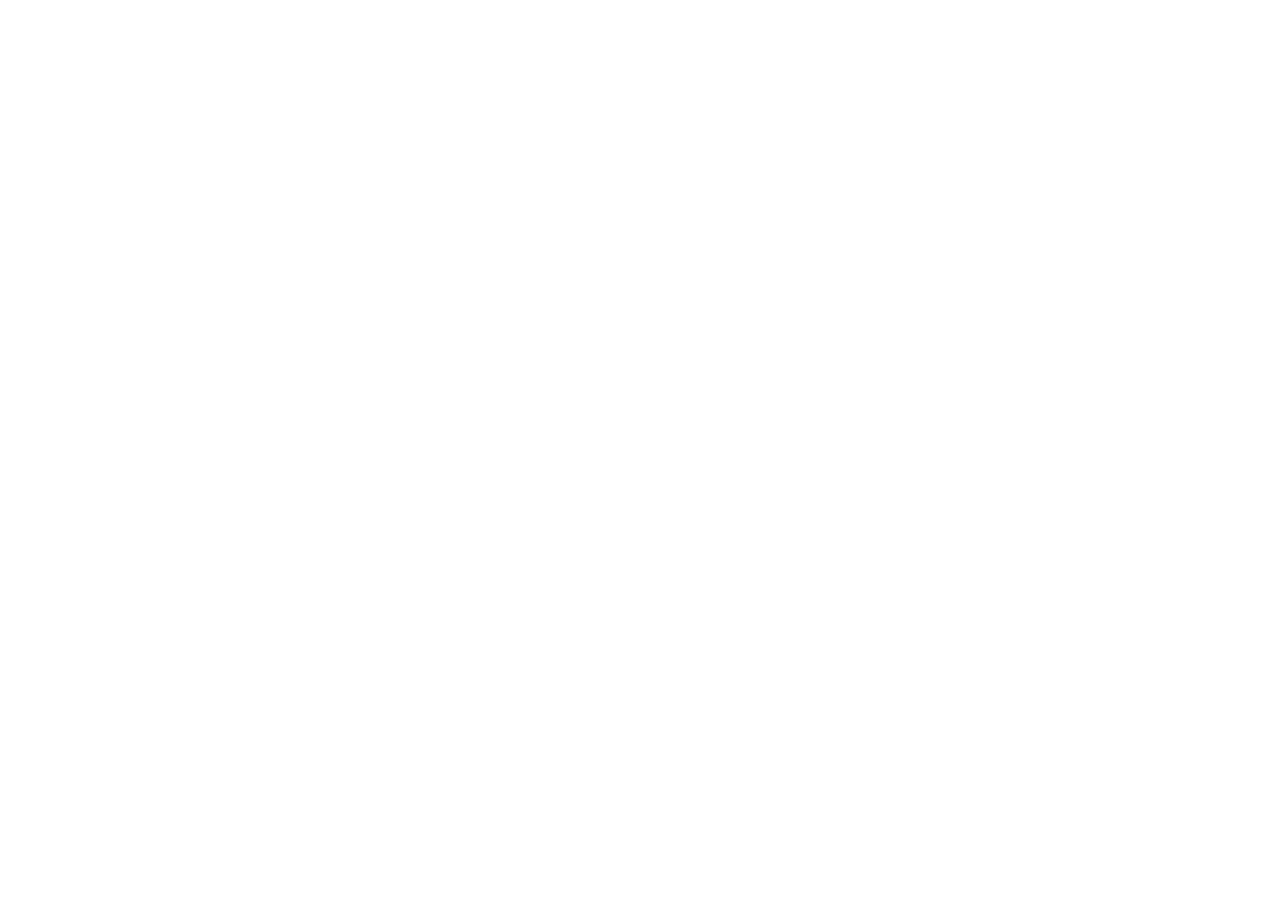
==== index.html @ a4db9fd8 "init project" ====
<!DOCTYPE html>
<html lang="en">
<head>
    <meta charset="UTF-8">
    <meta http-equiv="X-UA-Compatible" content="IE=edge">
    <meta name="viewport" content="width=device-width, initial-scale=1.0">
    <title>Document</title>
</head>
<body>
    
</body>
</html>
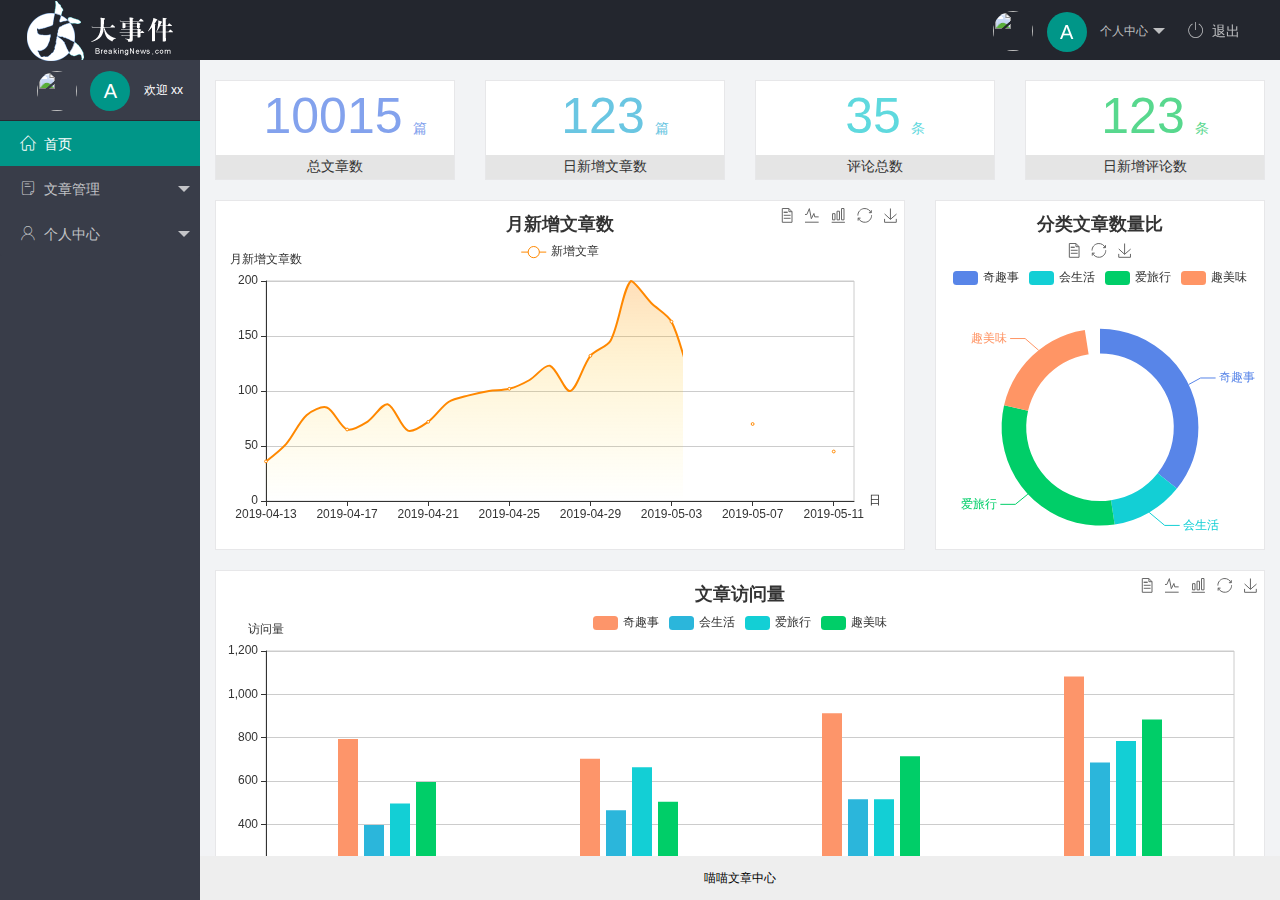
==== commit 8a8ade54: "完成了主页功能的开发" ====
--- a/index.html
+++ b/index.html
@@ -4,9 +4,90 @@
     <meta charset="UTF-8">
     <meta http-equiv="X-UA-Compatible" content="IE=edge">
     <meta name="viewport" content="width=device-width, initial-scale=1.0">
-    <title>Document</title>
+    <title>后台</title>
+    <link rel="stylesheet" href="/assets/lib/layui/css/layui.css">
+    <!-- 导入第三方图标库 -->
+    <link rel="stylesheet" href="/assets/fonts/iconfont.css">
+    <!-- 导入自己的css样式 -->
+    <link rel="stylesheet" href="/assets/css/index.css">
 </head>
-<body>
-    
+<body class="layui-layout-body">
+    <div class="layui-layout layui-layout-admin">
+        <!-- 头部导航 -->
+        <div class="layui-header">
+            <div class="layui-logo">
+                <img src="/assets/images/logo.png" alt="">
+            </div>
+            <ul class="layui-nav layui-layout-right">
+                <li class="layui-nav-item">
+                    <a href="javascript:;" class="userinfo">
+                        <img src="http://t.cn/RCzsdCq" class="layui-nav-img"/>
+                        <span class="text-avatar">A</span>
+                        个人中心
+                    </a>
+                    <dl class="layui-nav-child">
+                        <dd><a href="">基本资料</a></dd>
+                        <dd><a href="">更换头像</a></dd>
+                        <dd><a href="">重置密码</a></dd>
+                    </dl>
+                </li>
+                <li class="layui-nav-item">
+                    <a href="javascript:;" id="btnLogout"><span class="iconfont icon-tuichu"></span>退出</a>
+                </li>
+            </ul>
+        </div>
+
+        <!-- 左侧导航 -->
+        <div class="layui-side layui-bg-black">
+            <div class="layui-side-scroll">
+                <div class="userinfo">
+                    <img src="http://t.cn/RCzsdCq" class="layui-nav-img"/>
+                    <span class="text-avatar">A</span>
+                    <span id="welcome">欢迎 xx</span>
+                </div>
+                <ul class="layui-nav layui-nav-tree" lay-shrink="all">
+                    <li class="layui-nav-item layui-this">
+                        <a href="/home/dashboard.html" target="fm"><span class="iconfont icon-home"></span>首页</a>
+                    </li>
+                    <li class="layui-nav-item">
+                        <a href="javascript:;"><span class="iconfont icon-16"></span>文章管理</a>
+                        <dl class="layui-nav-child">
+                            <dd><a href=""><i class="layui-icon layui-icon-app"></i>文章类别</a></dd>
+                            <dd><a href=""><i class="layui-icon layui-icon-app"></i>文章列表</a></dd>
+                            <dd><a href=""><i class="layui-icon layui-icon-app"></i>发布文章</a></dd>
+                            
+                        </dl>
+                    </li>
+                    <li class="layui-nav-item">
+                        <a href="javascript:;"><span class="iconfont icon-user"></span>个人中心</a>
+                        <dl class="layui-nav-child">
+                            <dd><a href=""><i class="layui-icon layui-icon-app"></i>基本资料</a></dd>
+                            <dd><a href=""><i class="layui-icon layui-icon-app"></i>更换头像</a></dd>
+                            <dd><a href=""><i class="layui-icon layui-icon-app"></i>重置密码</a></dd>
+                        </dl>
+                    </li>
+                </ul>
+            </div>
+        </div>
+
+        <!-- 内容主体区域 -->
+        <div class="layui-body">
+            <iframe name="fm" src="/home/dashboard.html" frameborder="0"></iframe>
+        </div>
+
+        <!-- 底部固定区域 -->
+        <div class="layui-footer">
+            喵喵文章中心
+        </div>
+    </div>
+
+    <!-- 导入layui的js文件 -->
+    <script src="/assets/lib/layui/layui.all.js"></script>
+    <!-- 导入jquery -->
+    <script src="/assets/lib/jquery.js"></script>
+    <!-- 导入自己封装的baseAPI -->
+    <script src="/assets/js/baseAPI.js"></script>
+    <!-- 导入自己的js文件 -->
+    <script src="/assets/js/index.js"></script>
 </body>
 </html>--- a/assets/lib/layui/css/layui.css
+++ b/assets/lib/layui/css/layui.css
@@ -0,0 +1,2 @@
+/** layui-v2.5.5 MIT License By https://www.layui.com */
+ .layui-inline,img{display:inline-block;vertical-align:middle}h1,h2,h3,h4,h5,h6{font-weight:400}.layui-edge,.layui-header,.layui-inline,.layui-main{position:relative}.layui-body,.layui-edge,.layui-elip{overflow:hidden}.layui-btn,.layui-edge,.layui-inline,img{vertical-align:middle}.layui-btn,.layui-disabled,.layui-icon,.layui-unselect{-moz-user-select:none;-webkit-user-select:none;-ms-user-select:none}.layui-elip,.layui-form-checkbox span,.layui-form-pane .layui-form-label{text-overflow:ellipsis;white-space:nowrap}.layui-breadcrumb,.layui-tree-btnGroup{visibility:hidden}blockquote,body,button,dd,div,dl,dt,form,h1,h2,h3,h4,h5,h6,input,li,ol,p,pre,td,textarea,th,ul{margin:0;padding:0;-webkit-tap-highlight-color:rgba(0,0,0,0)}a:active,a:hover{outline:0}img{border:none}li{list-style:none}table{border-collapse:collapse;border-spacing:0}h4,h5,h6{font-size:100%}button,input,optgroup,option,select,textarea{font-family:inherit;font-size:inherit;font-style:inherit;font-weight:inherit;outline:0}pre{white-space:pre-wrap;white-space:-moz-pre-wrap;white-space:-pre-wrap;white-space:-o-pre-wrap;word-wrap:break-word}body{line-height:24px;font:14px Helvetica Neue,Helvetica,PingFang SC,Tahoma,Arial,sans-serif}hr{height:1px;margin:10px 0;border:0;clear:both}a{color:#333;text-decoration:none}a:hover{color:#777}a cite{font-style:normal;*cursor:pointer}.layui-border-box,.layui-border-box *{box-sizing:border-box}.layui-box,.layui-box *{box-sizing:content-box}.layui-clear{clear:both;*zoom:1}.layui-clear:after{content:'\20';clear:both;*zoom:1;display:block;height:0}.layui-inline{*display:inline;*zoom:1}.layui-edge{display:inline-block;width:0;height:0;border-width:6px;border-style:dashed;border-color:transparent}.layui-edge-top{top:-4px;border-bottom-color:#999;border-bottom-style:solid}.layui-edge-right{border-left-color:#999;border-left-style:solid}.layui-edge-bottom{top:2px;border-top-color:#999;border-top-style:solid}.layui-edge-left{border-right-color:#999;border-right-style:solid}.layui-disabled,.layui-disabled:hover{color:#d2d2d2!important;cursor:not-allowed!important}.layui-circle{border-radius:100%}.layui-show{display:block!important}.layui-hide{display:none!important}@font-face{font-family:layui-icon;src:url(../font/iconfont.eot?v=250);src:url(../font/iconfont.eot?v=250#iefix) format('embedded-opentype'),url(../font/iconfont.woff2?v=250) format('woff2'),url(../font/iconfont.woff?v=250) format('woff'),url(../font/iconfont.ttf?v=250) format('truetype'),url(../font/iconfont.svg?v=250#layui-icon) format('svg')}.layui-icon{font-family:layui-icon!important;font-size:16px;font-style:normal;-webkit-font-smoothing:antialiased;-moz-osx-font-smoothing:grayscale}.layui-icon-reply-fill:before{content:"\e611"}.layui-icon-set-fill:before{content:"\e614"}.layui-icon-menu-fill:before{content:"\e60f"}.layui-icon-search:before{content:"\e615"}.layui-icon-share:before{content:"\e641"}.layui-icon-set-sm:before{content:"\e620"}.layui-icon-engine:before{content:"\e628"}.layui-icon-close:before{content:"\1006"}.layui-icon-close-fill:before{content:"\1007"}.layui-icon-chart-screen:before{content:"\e629"}.layui-icon-star:before{content:"\e600"}.layui-icon-circle-dot:before{content:"\e617"}.layui-icon-chat:before{content:"\e606"}.layui-icon-release:before{content:"\e609"}.layui-icon-list:before{content:"\e60a"}.layui-icon-chart:before{content:"\e62c"}.layui-icon-ok-circle:before{content:"\1005"}.layui-icon-layim-theme:before{content:"\e61b"}.layui-icon-table:before{content:"\e62d"}.layui-icon-right:before{content:"\e602"}.layui-icon-left:before{content:"\e603"}.layui-icon-cart-simple:before{content:"\e698"}.layui-icon-face-cry:before{content:"\e69c"}.layui-icon-face-smile:before{content:"\e6af"}.layui-icon-survey:before{content:"\e6b2"}.layui-icon-tree:before{content:"\e62e"}.layui-icon-upload-circle:before{content:"\e62f"}.layui-icon-add-circle:before{content:"\e61f"}.layui-icon-download-circle:before{content:"\e601"}.layui-icon-templeate-1:before{content:"\e630"}.layui-icon-util:before{content:"\e631"}.layui-icon-face-surprised:before{content:"\e664"}.layui-icon-edit:before{content:"\e642"}.layui-icon-speaker:before{content:"\e645"}.layui-icon-down:before{content:"\e61a"}.layui-icon-file:before{content:"\e621"}.layui-icon-layouts:before{content:"\e632"}.layui-icon-rate-half:before{content:"\e6c9"}.layui-icon-add-circle-fine:before{content:"\e608"}.layui-icon-prev-circle:before{content:"\e633"}.layui-icon-read:before{content:"\e705"}.layui-icon-404:before{content:"\e61c"}.layui-icon-carousel:before{content:"\e634"}.layui-icon-help:before{content:"\e607"}.layui-icon-code-circle:before{content:"\e635"}.layui-icon-water:before{content:"\e636"}.layui-icon-username:before{content:"\e66f"}.layui-icon-find-fill:before{content:"\e670"}.layui-icon-about:before{content:"\e60b"}.layui-icon-location:before{content:"\e715"}.layui-icon-up:before{content:"\e619"}.layui-icon-pause:before{content:"\e651"}.layui-icon-date:before{content:"\e637"}.layui-icon-layim-uploadfile:before{content:"\e61d"}.layui-icon-delete:before{content:"\e640"}.layui-icon-play:before{content:"\e652"}.layui-icon-top:before{content:"\e604"}.layui-icon-friends:before{content:"\e612"}.layui-icon-refresh-3:before{content:"\e9aa"}.layui-icon-ok:before{content:"\e605"}.layui-icon-layer:before{content:"\e638"}.layui-icon-face-smile-fine:before{content:"\e60c"}.layui-icon-dollar:before{content:"\e659"}.layui-icon-group:before{content:"\e613"}.layui-icon-layim-download:before{content:"\e61e"}.layui-icon-picture-fine:before{content:"\e60d"}.layui-icon-link:before{content:"\e64c"}.layui-icon-diamond:before{content:"\e735"}.layui-icon-log:before{content:"\e60e"}.layui-icon-rate-solid:before{content:"\e67a"}.layui-icon-fonts-del:before{content:"\e64f"}.layui-icon-unlink:before{content:"\e64d"}.layui-icon-fonts-clear:before{content:"\e639"}.layui-icon-triangle-r:before{content:"\e623"}.layui-icon-circle:before{content:"\e63f"}.layui-icon-radio:before{content:"\e643"}.layui-icon-align-center:before{content:"\e647"}.layui-icon-align-right:before{content:"\e648"}.layui-icon-align-left:before{content:"\e649"}.layui-icon-loading-1:before{content:"\e63e"}.layui-icon-return:before{content:"\e65c"}.layui-icon-fonts-strong:before{content:"\e62b"}.layui-icon-upload:before{content:"\e67c"}.layui-icon-dialogue:before{content:"\e63a"}.layui-icon-video:before{content:"\e6ed"}.layui-icon-headset:before{content:"\e6fc"}.layui-icon-cellphone-fine:before{content:"\e63b"}.layui-icon-add-1:before{content:"\e654"}.layui-icon-face-smile-b:before{content:"\e650"}.layui-icon-fonts-html:before{content:"\e64b"}.layui-icon-form:before{content:"\e63c"}.layui-icon-cart:before{content:"\e657"}.layui-icon-camera-fill:before{content:"\e65d"}.layui-icon-tabs:before{content:"\e62a"}.layui-icon-fonts-code:before{content:"\e64e"}.layui-icon-fire:before{content:"\e756"}.layui-icon-set:before{content:"\e716"}.layui-icon-fonts-u:before{content:"\e646"}.layui-icon-triangle-d:before{content:"\e625"}.layui-icon-tips:before{content:"\e702"}.layui-icon-picture:before{content:"\e64a"}.layui-icon-more-vertical:before{content:"\e671"}.layui-icon-flag:before{content:"\e66c"}.layui-icon-loading:before{content:"\e63d"}.layui-icon-fonts-i:before{content:"\e644"}.layui-icon-refresh-1:before{content:"\e666"}.layui-icon-rmb:before{content:"\e65e"}.layui-icon-home:before{content:"\e68e"}.layui-icon-user:before{content:"\e770"}.layui-icon-notice:before{content:"\e667"}.layui-icon-login-weibo:before{content:"\e675"}.layui-icon-voice:before{content:"\e688"}.layui-icon-upload-drag:before{content:"\e681"}.layui-icon-login-qq:before{content:"\e676"}.layui-icon-snowflake:before{content:"\e6b1"}.layui-icon-file-b:before{content:"\e655"}.layui-icon-template:before{content:"\e663"}.layui-icon-auz:before{content:"\e672"}.layui-icon-console:before{content:"\e665"}.layui-icon-app:before{content:"\e653"}.layui-icon-prev:before{content:"\e65a"}.layui-icon-website:before{content:"\e7ae"}.layui-icon-next:before{content:"\e65b"}.layui-icon-component:before{content:"\e857"}.layui-icon-more:before{content:"\e65f"}.layui-icon-login-wechat:before{content:"\e677"}.layui-icon-shrink-right:before{content:"\e668"}.layui-icon-spread-left:before{content:"\e66b"}.layui-icon-camera:before{content:"\e660"}.layui-icon-note:before{content:"\e66e"}.layui-icon-refresh:before{content:"\e669"}.layui-icon-female:before{content:"\e661"}.layui-icon-male:before{content:"\e662"}.layui-icon-password:before{content:"\e673"}.layui-icon-senior:before{content:"\e674"}.layui-icon-theme:before{content:"\e66a"}.layui-icon-tread:before{content:"\e6c5"}.layui-icon-praise:before{content:"\e6c6"}.layui-icon-star-fill:before{content:"\e658"}.layui-icon-rate:before{content:"\e67b"}.layui-icon-template-1:before{content:"\e656"}.layui-icon-vercode:before{content:"\e679"}.layui-icon-cellphone:before{content:"\e678"}.layui-icon-screen-full:before{content:"\e622"}.layui-icon-screen-restore:before{content:"\e758"}.layui-icon-cols:before{content:"\e610"}.layui-icon-export:before{content:"\e67d"}.layui-icon-print:before{content:"\e66d"}.layui-icon-slider:before{content:"\e714"}.layui-icon-addition:before{content:"\e624"}.layui-icon-subtraction:before{content:"\e67e"}.layui-icon-service:before{content:"\e626"}.layui-icon-transfer:before{content:"\e691"}.layui-main{width:1140px;margin:0 auto}.layui-header{z-index:1000;height:60px}.layui-header a:hover{transition:all .5s;-webkit-transition:all .5s}.layui-side{position:fixed;left:0;top:0;bottom:0;z-index:999;width:200px;overflow-x:hidden}.layui-side-scroll{position:relative;width:220px;height:100%;overflow-x:hidden}.layui-body{position:absolute;left:200px;right:0;top:0;bottom:0;z-index:998;width:auto;overflow-y:auto;box-sizing:border-box}.layui-layout-body{overflow:hidden}.layui-layout-admin .layui-header{background-color:#23262E}.layui-layout-admin .layui-side{top:60px;width:200px;overflow-x:hidden}.layui-layout-admin .layui-body{position:fixed;top:60px;bottom:44px}.layui-layout-admin .layui-main{width:auto;margin:0 15px}.layui-layout-admin .layui-footer{position:fixed;left:200px;right:0;bottom:0;height:44px;line-height:44px;padding:0 15px;background-color:#eee}.layui-layout-admin .layui-logo{position:absolute;left:0;top:0;width:200px;height:100%;line-height:60px;text-align:center;color:#009688;font-size:16px}.layui-layout-admin .layui-header .layui-nav{background:0 0}.layui-layout-left{position:absolute!important;left:200px;top:0}.layui-layout-right{position:absolute!important;right:0;top:0}.layui-container{position:relative;margin:0 auto;padding:0 15px;box-sizing:border-box}.layui-fluid{position:relative;margin:0 auto;padding:0 15px}.layui-row:after,.layui-row:before{content:'';display:block;clear:both}.layui-col-lg1,.layui-col-lg10,.layui-col-lg11,.layui-col-lg12,.layui-col-lg2,.layui-col-lg3,.layui-col-lg4,.layui-col-lg5,.layui-col-lg6,.layui-col-lg7,.layui-col-lg8,.layui-col-lg9,.layui-col-md1,.layui-col-md10,.layui-col-md11,.layui-col-md12,.layui-col-md2,.layui-col-md3,.layui-col-md4,.layui-col-md5,.layui-col-md6,.layui-col-md7,.layui-col-md8,.layui-col-md9,.layui-col-sm1,.layui-col-sm10,.layui-col-sm11,.layui-col-sm12,.layui-col-sm2,.layui-col-sm3,.layui-col-sm4,.layui-col-sm5,.layui-col-sm6,.layui-col-sm7,.layui-col-sm8,.layui-col-sm9,.layui-col-xs1,.layui-col-xs10,.layui-col-xs11,.layui-col-xs12,.layui-col-xs2,.layui-col-xs3,.layui-col-xs4,.layui-col-xs5,.layui-col-xs6,.layui-col-xs7,.layui-col-xs8,.layui-col-xs9{position:relative;display:block;box-sizing:border-box}.layui-col-xs1,.layui-col-xs10,.layui-col-xs11,.layui-col-xs12,.layui-col-xs2,.layui-col-xs3,.layui-col-xs4,.layui-col-xs5,.layui-col-xs6,.layui-col-xs7,.layui-col-xs8,.layui-col-xs9{float:left}.layui-col-xs1{width:8.33333333%}.layui-col-xs2{width:16.66666667%}.layui-col-xs3{width:25%}.layui-col-xs4{width:33.33333333%}.layui-col-xs5{width:41.66666667%}.layui-col-xs6{width:50%}.layui-col-xs7{width:58.33333333%}.layui-col-xs8{width:66.66666667%}.layui-col-xs9{width:75%}.layui-col-xs10{width:83.33333333%}.layui-col-xs11{width:91.66666667%}.layui-col-xs12{width:100%}.layui-col-xs-offset1{margin-left:8.33333333%}.layui-col-xs-offset2{margin-left:16.66666667%}.layui-col-xs-offset3{margin-left:25%}.layui-col-xs-offset4{margin-left:33.33333333%}.layui-col-xs-offset5{margin-left:41.66666667%}.layui-col-xs-offset6{margin-left:50%}.layui-col-xs-offset7{margin-left:58.33333333%}.layui-col-xs-offset8{margin-left:66.66666667%}.layui-col-xs-offset9{margin-left:75%}.layui-col-xs-offset10{margin-left:83.33333333%}.layui-col-xs-offset11{margin-left:91.66666667%}.layui-col-xs-offset12{margin-left:100%}@media screen and (max-width:768px){.layui-hide-xs{display:none!important}.layui-show-xs-block{display:block!important}.layui-show-xs-inline{display:inline!important}.layui-show-xs-inline-block{display:inline-block!important}}@media screen and (min-width:768px){.layui-container{width:750px}.layui-hide-sm{display:none!important}.layui-show-sm-block{display:block!important}.layui-show-sm-inline{display:inline!important}.layui-show-sm-inline-block{display:inline-block!important}.layui-col-sm1,.layui-col-sm10,.layui-col-sm11,.layui-col-sm12,.layui-col-sm2,.layui-col-sm3,.layui-col-sm4,.layui-col-sm5,.layui-col-sm6,.layui-col-sm7,.layui-col-sm8,.layui-col-sm9{float:left}.layui-col-sm1{width:8.33333333%}.layui-col-sm2{width:16.66666667%}.layui-col-sm3{width:25%}.layui-col-sm4{width:33.33333333%}.layui-col-sm5{width:41.66666667%}.layui-col-sm6{width:50%}.layui-col-sm7{width:58.33333333%}.layui-col-sm8{width:66.66666667%}.layui-col-sm9{width:75%}.layui-col-sm10{width:83.33333333%}.layui-col-sm11{width:91.66666667%}.layui-col-sm12{width:100%}.layui-col-sm-offset1{margin-left:8.33333333%}.layui-col-sm-offset2{margin-left:16.66666667%}.layui-col-sm-offset3{margin-left:25%}.layui-col-sm-offset4{margin-left:33.33333333%}.layui-col-sm-offset5{margin-left:41.66666667%}.layui-col-sm-offset6{margin-left:50%}.layui-col-sm-offset7{margin-left:58.33333333%}.layui-col-sm-offset8{margin-left:66.66666667%}.layui-col-sm-offset9{margin-left:75%}.layui-col-sm-offset10{margin-left:83.33333333%}.layui-col-sm-offset11{margin-left:91.66666667%}.layui-col-sm-offset12{margin-left:100%}}@media screen and (min-width:992px){.layui-container{width:970px}.layui-hide-md{display:none!important}.layui-show-md-block{display:block!important}.layui-show-md-inline{display:inline!important}.layui-show-md-inline-block{display:inline-block!important}.layui-col-md1,.layui-col-md10,.layui-col-md11,.layui-col-md12,.layui-col-md2,.layui-col-md3,.layui-col-md4,.layui-col-md5,.layui-col-md6,.layui-col-md7,.layui-col-md8,.layui-col-md9{float:left}.layui-col-md1{width:8.33333333%}.layui-col-md2{width:16.66666667%}.layui-col-md3{width:25%}.layui-col-md4{width:33.33333333%}.layui-col-md5{width:41.66666667%}.layui-col-md6{width:50%}.layui-col-md7{width:58.33333333%}.layui-col-md8{width:66.66666667%}.layui-col-md9{width:75%}.layui-col-md10{width:83.33333333%}.layui-col-md11{width:91.66666667%}.layui-col-md12{width:100%}.layui-col-md-offset1{margin-left:8.33333333%}.layui-col-md-offset2{margin-left:16.66666667%}.layui-col-md-offset3{margin-left:25%}.layui-col-md-offset4{margin-left:33.33333333%}.layui-col-md-offset5{margin-left:41.66666667%}.layui-col-md-offset6{margin-left:50%}.layui-col-md-offset7{margin-left:58.33333333%}.layui-col-md-offset8{margin-left:66.66666667%}.layui-col-md-offset9{margin-left:75%}.layui-col-md-offset10{margin-left:83.33333333%}.layui-col-md-offset11{margin-left:91.66666667%}.layui-col-md-offset12{margin-left:100%}}@media screen and (min-width:1200px){.layui-container{width:1170px}.layui-hide-lg{display:none!important}.layui-show-lg-block{display:block!important}.layui-show-lg-inline{display:inline!important}.layui-show-lg-inline-block{display:inline-block!important}.layui-col-lg1,.layui-col-lg10,.layui-col-lg11,.layui-col-lg12,.layui-col-lg2,.layui-col-lg3,.layui-col-lg4,.layui-col-lg5,.layui-col-lg6,.layui-col-lg7,.layui-col-lg8,.layui-col-lg9{float:left}.layui-col-lg1{width:8.33333333%}.layui-col-lg2{width:16.66666667%}.layui-col-lg3{width:25%}.layui-col-lg4{width:33.33333333%}.layui-col-lg5{width:41.66666667%}.layui-col-lg6{width:50%}.layui-col-lg7{width:58.33333333%}.layui-col-lg8{width:66.66666667%}.layui-col-lg9{width:75%}.layui-col-lg10{width:83.33333333%}.layui-col-lg11{width:91.66666667%}.layui-col-lg12{width:100%}.layui-col-lg-offset1{margin-left:8.33333333%}.layui-col-lg-offset2{margin-left:16.66666667%}.layui-col-lg-offset3{margin-left:25%}.layui-col-lg-offset4{margin-left:33.33333333%}.layui-col-lg-offset5{margin-left:41.66666667%}.layui-col-lg-offset6{margin-left:50%}.layui-col-lg-offset7{margin-left:58.33333333%}.layui-col-lg-offset8{margin-left:66.66666667%}.layui-col-lg-offset9{margin-left:75%}.layui-col-lg-offset10{margin-left:83.33333333%}.layui-col-lg-offset11{margin-left:91.66666667%}.layui-col-lg-offset12{margin-left:100%}}.layui-col-space1{margin:-.5px}.layui-col-space1>*{padding:.5px}.layui-col-space3{margin:-1.5px}.layui-col-space3>*{padding:1.5px}.layui-col-space5{margin:-2.5px}.layui-col-space5>*{padding:2.5px}.layui-col-space8{margin:-3.5px}.layui-col-space8>*{padding:3.5px}.layui-col-space10{margin:-5px}.layui-col-space10>*{padding:5px}.layui-col-space12{margin:-6px}.layui-col-space12>*{padding:6px}.layui-col-space15{margin:-7.5px}.layui-col-space15>*{padding:7.5px}.layui-col-space18{margin:-9px}.layui-col-space18>*{padding:9px}.layui-col-space20{margin:-10px}.layui-col-space20>*{padding:10px}.layui-col-space22{margin:-11px}.layui-col-space22>*{padding:11px}.layui-col-space25{margin:-12.5px}.layui-col-space25>*{padding:12.5px}.layui-col-space30{margin:-15px}.layui-col-space30>*{padding:15px}.layui-btn,.layui-input,.layui-select,.layui-textarea,.layui-upload-button{outline:0;-webkit-appearance:none;transition:all .3s;-webkit-transition:all .3s;box-sizing:border-box}.layui-elem-quote{margin-bottom:10px;padding:15px;line-height:22px;border-left:5px solid #009688;border-radius:0 2px 2px 0;background-color:#f2f2f2}.layui-quote-nm{border-style:solid;border-width:1px 1px 1px 5px;background:0 0}.layui-elem-field{margin-bottom:10px;padding:0;border-width:1px;border-style:solid}.layui-elem-field legend{margin-left:20px;padding:0 10px;font-size:20px;font-weight:300}.layui-field-title{margin:10px 0 20px;border-width:1px 0 0}.layui-field-box{padding:10px 15px}.layui-field-title .layui-field-box{padding:10px 0}.layui-progress{position:relative;height:6px;border-radius:20px;background-color:#e2e2e2}.layui-progress-bar{position:absolute;left:0;top:0;width:0;max-width:100%;height:6px;border-radius:20px;text-align:right;background-color:#5FB878;transition:all .3s;-webkit-transition:all .3s}.layui-progress-big,.layui-progress-big .layui-progress-bar{height:18px;line-height:18px}.layui-progress-text{position:relative;top:-20px;line-height:18px;font-size:12px;color:#666}.layui-progress-big .layui-progress-text{position:static;padding:0 10px;color:#fff}.layui-collapse{border-width:1px;border-style:solid;border-radius:2px}.layui-colla-content,.layui-colla-item{border-top-width:1px;border-top-style:solid}.layui-colla-item:first-child{border-top:none}.layui-colla-title{position:relative;height:42px;line-height:42px;padding:0 15px 0 35px;color:#333;background-color:#f2f2f2;cursor:pointer;font-size:14px;overflow:hidden}.layui-colla-content{display:none;padding:10px 15px;line-height:22px;color:#666}.layui-colla-icon{position:absolute;left:15px;top:0;font-size:14px}.layui-card{margin-bottom:15px;border-radius:2px;background-color:#fff;box-shadow:0 1px 2px 0 rgba(0,0,0,.05)}.layui-card:last-child{margin-bottom:0}.layui-card-header{position:relative;height:42px;line-height:42px;padding:0 15px;border-bottom:1px solid #f6f6f6;color:#333;border-radius:2px 2px 0 0;font-size:14px}.layui-bg-black,.layui-bg-blue,.layui-bg-cyan,.layui-bg-green,.layui-bg-orange,.layui-bg-red{color:#fff!important}.layui-card-body{position:relative;padding:10px 15px;line-height:24px}.layui-card-body[pad15]{padding:15px}.layui-card-body[pad20]{padding:20px}.layui-card-body .layui-table{margin:5px 0}.layui-card .layui-tab{margin:0}.layui-panel-window{position:relative;padding:15px;border-radius:0;border-top:5px solid #E6E6E6;background-color:#fff}.layui-auxiliar-moving{position:fixed;left:0;right:0;top:0;bottom:0;width:100%;height:100%;background:0 0;z-index:9999999999}.layui-form-label,.layui-form-mid,.layui-form-select,.layui-input-block,.layui-input-inline,.layui-textarea{position:relative}.layui-bg-red{background-color:#FF5722!important}.layui-bg-orange{background-color:#FFB800!important}.layui-bg-green{background-color:#009688!important}.layui-bg-cyan{background-color:#2F4056!important}.layui-bg-blue{background-color:#1E9FFF!important}.layui-bg-black{background-color:#393D49!important}.layui-bg-gray{background-color:#eee!important;color:#666!important}.layui-badge-rim,.layui-colla-content,.layui-colla-item,.layui-collapse,.layui-elem-field,.layui-form-pane .layui-form-item[pane],.layui-form-pane .layui-form-label,.layui-input,.layui-layedit,.layui-layedit-tool,.layui-quote-nm,.layui-select,.layui-tab-bar,.layui-tab-card,.layui-tab-title,.layui-tab-title .layui-this:after,.layui-textarea{border-color:#e6e6e6}.layui-timeline-item:before,hr{background-color:#e6e6e6}.layui-text{line-height:22px;font-size:14px;color:#666}.layui-text h1,.layui-text h2,.layui-text h3{font-weight:500;color:#333}.layui-text h1{font-size:30px}.layui-text h2{font-size:24px}.layui-text h3{font-size:18px}.layui-text a:not(.layui-btn){color:#01AAED}.layui-text a:not(.layui-btn):hover{text-decoration:underline}.layui-text ul{padding:5px 0 5px 15px}.layui-text ul li{margin-top:5px;list-style-type:disc}.layui-text em,.layui-word-aux{color:#999!important;padding:0 5px!important}.layui-btn{display:inline-block;height:38px;line-height:38px;padding:0 18px;background-color:#009688;color:#fff;white-space:nowrap;text-align:center;font-size:14px;border:none;border-radius:2px;cursor:pointer}.layui-btn:hover{opacity:.8;filter:alpha(opacity=80);color:#fff}.layui-btn:active{opacity:1;filter:alpha(opacity=100)}.layui-btn+.layui-btn{margin-left:10px}.layui-btn-container{font-size:0}.layui-btn-container .layui-btn{margin-right:10px;margin-bottom:10px}.layui-btn-container .layui-btn+.layui-btn{margin-left:0}.layui-table .layui-btn-container .layui-btn{margin-bottom:9px}.layui-btn-radius{border-radius:100px}.layui-btn .layui-icon{margin-right:3px;font-size:18px;vertical-align:bottom;vertical-align:middle\9}.layui-btn-primary{border:1px solid #C9C9C9;background-color:#fff;color:#555}.layui-btn-primary:hover{border-color:#009688;color:#333}.layui-btn-normal{background-color:#1E9FFF}.layui-btn-warm{background-color:#FFB800}.layui-btn-danger{background-color:#FF5722}.layui-btn-checked{background-color:#5FB878}.layui-btn-disabled,.layui-btn-disabled:active,.layui-btn-disabled:hover{border:1px solid #e6e6e6;background-color:#FBFBFB;color:#C9C9C9;cursor:not-allowed;opacity:1}.layui-btn-lg{height:44px;line-height:44px;padding:0 25px;font-size:16px}.layui-btn-sm{height:30px;line-height:30px;padding:0 10px;font-size:12px}.layui-btn-sm i{font-size:16px!important}.layui-btn-xs{height:22px;line-height:22px;padding:0 5px;font-size:12px}.layui-btn-xs i{font-size:14px!important}.layui-btn-group{display:inline-block;vertical-align:middle;font-size:0}.layui-btn-group .layui-btn{margin-left:0!important;margin-right:0!important;border-left:1px solid rgba(255,255,255,.5);border-radius:0}.layui-btn-group .layui-btn-primary{border-left:none}.layui-btn-group .layui-btn-primary:hover{border-color:#C9C9C9;color:#009688}.layui-btn-group .layui-btn:first-child{border-left:none;border-radius:2px 0 0 2px}.layui-btn-group .layui-btn-primary:first-child{border-left:1px solid #c9c9c9}.layui-btn-group .layui-btn:last-child{border-radius:0 2px 2px 0}.layui-btn-group .layui-btn+.layui-btn{margin-left:0}.layui-btn-group+.layui-btn-group{margin-left:10px}.layui-btn-fluid{width:100%}.layui-input,.layui-select,.layui-textarea{height:38px;line-height:1.3;line-height:38px\9;border-width:1px;border-style:solid;background-color:#fff;border-radius:2px}.layui-input::-webkit-input-placeholder,.layui-select::-webkit-input-placeholder,.layui-textarea::-webkit-input-placeholder{line-height:1.3}.layui-input,.layui-textarea{display:block;width:100%;padding-left:10px}.layui-input:hover,.layui-textarea:hover{border-color:#D2D2D2!important}.layui-input:focus,.layui-textarea:focus{border-color:#C9C9C9!important}.layui-textarea{min-height:100px;height:auto;line-height:20px;padding:6px 10px;resize:vertical}.layui-select{padding:0 10px}.layui-form input[type=checkbox],.layui-form input[type=radio],.layui-form select{display:none}.layui-form [lay-ignore]{display:initial}.layui-form-item{margin-bottom:15px;clear:both;*zoom:1}.layui-form-item:after{content:'\20';clear:both;*zoom:1;display:block;height:0}.layui-form-label{float:left;display:block;padding:9px 15px;width:80px;font-weight:400;line-height:20px;text-align:right}.layui-form-label-col{display:block;float:none;padding:9px 0;line-height:20px;text-align:left}.layui-form-item .layui-inline{margin-bottom:5px;margin-right:10px}.layui-input-block{margin-left:110px;min-height:36px}.layui-input-inline{display:inline-block;vertical-align:middle}.layui-form-item .layui-input-inline{float:left;width:190px;margin-right:10px}.layui-form-text .layui-input-inline{width:auto}.layui-form-mid{float:left;display:block;padding:9px 0!important;line-height:20px;margin-right:10px}.layui-form-danger+.layui-form-select .layui-input,.layui-form-danger:focus{border-color:#FF5722!important}.layui-form-select .layui-input{padding-right:30px;cursor:pointer}.layui-form-select .layui-edge{position:absolute;right:10px;top:50%;margin-top:-3px;cursor:pointer;border-width:6px;border-top-color:#c2c2c2;border-top-style:solid;transition:all .3s;-webkit-transition:all .3s}.layui-form-select dl{display:none;position:absolute;left:0;top:42px;padding:5px 0;z-index:899;min-width:100%;border:1px solid #d2d2d2;max-height:300px;overflow-y:auto;background-color:#fff;border-radius:2px;box-shadow:0 2px 4px rgba(0,0,0,.12);box-sizing:border-box}.layui-form-select dl dd,.layui-form-select dl dt{padding:0 10px;line-height:36px;white-space:nowrap;overflow:hidden;text-overflow:ellipsis}.layui-form-select dl dt{font-size:12px;color:#999}.layui-form-select dl dd{cursor:pointer}.layui-form-select dl dd:hover{background-color:#f2f2f2;-webkit-transition:.5s all;transition:.5s all}.layui-form-select .layui-select-group dd{padding-left:20px}.layui-form-select dl dd.layui-select-tips{padding-left:10px!important;color:#999}.layui-form-select dl dd.layui-this{background-color:#5FB878;color:#fff}.layui-form-checkbox,.layui-form-select dl dd.layui-disabled{background-color:#fff}.layui-form-selected dl{display:block}.layui-form-checkbox,.layui-form-checkbox *,.layui-form-switch{display:inline-block;vertical-align:middle}.layui-form-selected .layui-edge{margin-top:-9px;-webkit-transform:rotate(180deg);transform:rotate(180deg);margin-top:-3px\9}:root .layui-form-selected .layui-edge{margin-top:-9px\0/IE9}.layui-form-selectup dl{top:auto;bottom:42px}.layui-select-none{margin:5px 0;text-align:center;color:#999}.layui-select-disabled .layui-disabled{border-color:#eee!important}.layui-select-disabled .layui-edge{border-top-color:#d2d2d2}.layui-form-checkbox{position:relative;height:30px;line-height:30px;margin-right:10px;padding-right:30px;cursor:pointer;font-size:0;-webkit-transition:.1s linear;transition:.1s linear;box-sizing:border-box}.layui-form-checkbox span{padding:0 10px;height:100%;font-size:14px;border-radius:2px 0 0 2px;background-color:#d2d2d2;color:#fff;overflow:hidden}.layui-form-checkbox:hover span{background-color:#c2c2c2}.layui-form-checkbox i{position:absolute;right:0;top:0;width:30px;height:28px;border:1px solid #d2d2d2;border-left:none;border-radius:0 2px 2px 0;color:#fff;font-size:20px;text-align:center}.layui-form-checkbox:hover i{border-color:#c2c2c2;color:#c2c2c2}.layui-form-checked,.layui-form-checked:hover{border-color:#5FB878}.layui-form-checked span,.layui-form-checked:hover span{background-color:#5FB878}.layui-form-checked i,.layui-form-checked:hover i{color:#5FB878}.layui-form-item .layui-form-checkbox{margin-top:4px}.layui-form-checkbox[lay-skin=primary]{height:auto!important;line-height:normal!important;min-width:18px;min-height:18px;border:none!important;margin-right:0;padding-left:28px;padding-right:0;background:0 0}.layui-form-checkbox[lay-skin=primary] span{padding-left:0;padding-right:15px;line-height:18px;background:0 0;color:#666}.layui-form-checkbox[lay-skin=primary] i{right:auto;left:0;width:16px;height:16px;line-height:16px;border:1px solid #d2d2d2;font-size:12px;border-radius:2px;background-color:#fff;-webkit-transition:.1s linear;transition:.1s linear}.layui-form-checkbox[lay-skin=primary]:hover i{border-color:#5FB878;color:#fff}.layui-form-checked[lay-skin=primary] i{border-color:#5FB878!important;background-color:#5FB878;color:#fff}.layui-checkbox-disbaled[lay-skin=primary] span{background:0 0!important;color:#c2c2c2}.layui-checkbox-disbaled[lay-skin=primary]:hover i{border-color:#d2d2d2}.layui-form-item .layui-form-checkbox[lay-skin=primary]{margin-top:10px}.layui-form-switch{position:relative;height:22px;line-height:22px;min-width:35px;padding:0 5px;margin-top:8px;border:1px solid #d2d2d2;border-radius:20px;cursor:pointer;background-color:#fff;-webkit-transition:.1s linear;transition:.1s linear}.layui-form-switch i{position:absolute;left:5px;top:3px;width:16px;height:16px;border-radius:20px;background-color:#d2d2d2;-webkit-transition:.1s linear;transition:.1s linear}.layui-form-switch em{position:relative;top:0;width:25px;margin-left:21px;padding:0!important;text-align:center!important;color:#999!important;font-style:normal!important;font-size:12px}.layui-form-onswitch{border-color:#5FB878;background-color:#5FB878}.layui-checkbox-disbaled,.layui-checkbox-disbaled i{border-color:#e2e2e2!important}.layui-form-onswitch i{left:100%;margin-left:-21px;background-color:#fff}.layui-form-onswitch em{margin-left:5px;margin-right:21px;color:#fff!important}.layui-checkbox-disbaled span{background-color:#e2e2e2!important}.layui-checkbox-disbaled:hover i{color:#fff!important}[lay-radio]{display:none}.layui-form-radio,.layui-form-radio *{display:inline-block;vertical-align:middle}.layui-form-radio{line-height:28px;margin:6px 10px 0 0;padding-right:10px;cursor:pointer;font-size:0}.layui-form-radio *{font-size:14px}.layui-form-radio>i{margin-right:8px;font-size:22px;color:#c2c2c2}.layui-form-radio>i:hover,.layui-form-radioed>i{color:#5FB878}.layui-radio-disbaled>i{color:#e2e2e2!important}.layui-form-pane .layui-form-label{width:110px;padding:8px 15px;height:38px;line-height:20px;border-width:1px;border-style:solid;border-radius:2px 0 0 2px;text-align:center;background-color:#FBFBFB;overflow:hidden;box-sizing:border-box}.layui-form-pane .layui-input-inline{margin-left:-1px}.layui-form-pane .layui-input-block{margin-left:110px;left:-1px}.layui-form-pane .layui-input{border-radius:0 2px 2px 0}.layui-form-pane .layui-form-text .layui-form-label{float:none;width:100%;border-radius:2px;box-sizing:border-box;text-align:left}.layui-form-pane .layui-form-text .layui-input-inline{display:block;margin:0;top:-1px;clear:both}.layui-form-pane .layui-form-text .layui-input-block{margin:0;left:0;top:-1px}.layui-form-pane .layui-form-text .layui-textarea{min-height:100px;border-radius:0 0 2px 2px}.layui-form-pane .layui-form-checkbox{margin:4px 0 4px 10px}.layui-form-pane .layui-form-radio,.layui-form-pane .layui-form-switch{margin-top:6px;margin-left:10px}.layui-form-pane .layui-form-item[pane]{position:relative;border-width:1px;border-style:solid}.layui-form-pane .layui-form-item[pane] .layui-form-label{position:absolute;left:0;top:0;height:100%;border-width:0 1px 0 0}.layui-form-pane .layui-form-item[pane] .layui-input-inline{margin-left:110px}@media screen and (max-width:450px){.layui-form-item .layui-form-label{text-overflow:ellipsis;overflow:hidden;white-space:nowrap}.layui-form-item .layui-inline{display:block;margin-right:0;margin-bottom:20px;clear:both}.layui-form-item .layui-inline:after{content:'\20';clear:both;display:block;height:0}.layui-form-item .layui-input-inline{display:block;float:none;left:-3px;width:auto;margin:0 0 10px 112px}.layui-form-item .layui-input-inline+.layui-form-mid{margin-left:110px;top:-5px;padding:0}.layui-form-item .layui-form-checkbox{margin-right:5px;margin-bottom:5px}}.layui-layedit{border-width:1px;border-style:solid;border-radius:2px}.layui-layedit-tool{padding:3px 5px;border-bottom-width:1px;border-bottom-style:solid;font-size:0}.layedit-tool-fixed{position:fixed;top:0;border-top:1px solid #e2e2e2}.layui-layedit-tool .layedit-tool-mid,.layui-layedit-tool .layui-icon{display:inline-block;vertical-align:middle;text-align:center;font-size:14px}.layui-layedit-tool .layui-icon{position:relative;width:32px;height:30px;line-height:30px;margin:3px 5px;color:#777;cursor:pointer;border-radius:2px}.layui-layedit-tool .layui-icon:hover{color:#393D49}.layui-layedit-tool .layui-icon:active{color:#000}.layui-layedit-tool .layedit-tool-active{background-color:#e2e2e2;color:#000}.layui-layedit-tool .layui-disabled,.layui-layedit-tool .layui-disabled:hover{color:#d2d2d2;cursor:not-allowed}.layui-layedit-tool .layedit-tool-mid{width:1px;height:18px;margin:0 10px;background-color:#d2d2d2}.layedit-tool-html{width:50px!important;font-size:30px!important}.layedit-tool-b,.layedit-tool-code,.layedit-tool-help{font-size:16px!important}.layedit-tool-d,.layedit-tool-face,.layedit-tool-image,.layedit-tool-unlink{font-size:18px!important}.layedit-tool-image input{position:absolute;font-size:0;left:0;top:0;width:100%;height:100%;opacity:.01;filter:Alpha(opacity=1);cursor:pointer}.layui-layedit-iframe iframe{display:block;width:100%}#LAY_layedit_code{overflow:hidden}.layui-laypage{display:inline-block;*display:inline;*zoom:1;vertical-align:middle;margin:10px 0;font-size:0}.layui-laypage>a:first-child,.layui-laypage>a:first-child em{border-radius:2px 0 0 2px}.layui-laypage>a:last-child,.layui-laypage>a:last-child em{border-radius:0 2px 2px 0}.layui-laypage>:first-child{margin-left:0!important}.layui-laypage>:last-child{margin-right:0!important}.layui-laypage a,.layui-laypage button,.layui-laypage input,.layui-laypage select,.layui-laypage span{border:1px solid #e2e2e2}.layui-laypage a,.layui-laypage span{display:inline-block;*display:inline;*zoom:1;vertical-align:middle;padding:0 15px;height:28px;line-height:28px;margin:0 -1px 5px 0;background-color:#fff;color:#333;font-size:12px}.layui-flow-more a *,.layui-laypage input,.layui-table-view select[lay-ignore]{display:inline-block}.layui-laypage a:hover{color:#009688}.layui-laypage em{font-style:normal}.layui-laypage .layui-laypage-spr{color:#999;font-weight:700}.layui-laypage a{text-decoration:none}.layui-laypage .layui-laypage-curr{position:relative}.layui-laypage .layui-laypage-curr em{position:relative;color:#fff}.layui-laypage .layui-laypage-curr .layui-laypage-em{position:absolute;left:-1px;top:-1px;padding:1px;width:100%;height:100%;background-color:#009688}.layui-laypage-em{border-radius:2px}.layui-laypage-next em,.layui-laypage-prev em{font-family:Sim sun;font-size:16px}.layui-laypage .layui-laypage-count,.layui-laypage .layui-laypage-limits,.layui-laypage .layui-laypage-refresh,.layui-laypage .layui-laypage-skip{margin-left:10px;margin-right:10px;padding:0;border:none}.layui-laypage .layui-laypage-limits,.layui-laypage .layui-laypage-refresh{vertical-align:top}.layui-laypage .layui-laypage-refresh i{font-size:18px;cursor:pointer}.layui-laypage select{height:22px;padding:3px;border-radius:2px;cursor:pointer}.layui-laypage .layui-laypage-skip{height:30px;line-height:30px;color:#999}.layui-laypage button,.layui-laypage input{height:30px;line-height:30px;border-radius:2px;vertical-align:top;background-color:#fff;box-sizing:border-box}.layui-laypage input{width:40px;margin:0 10px;padding:0 3px;text-align:center}.layui-laypage input:focus,.layui-laypage select:focus{border-color:#009688!important}.layui-laypage button{margin-left:10px;padding:0 10px;cursor:pointer}.layui-table,.layui-table-view{margin:10px 0}.layui-flow-more{margin:10px 0;text-align:center;color:#999;font-size:14px}.layui-flow-more a{height:32px;line-height:32px}.layui-flow-more a *{vertical-align:top}.layui-flow-more a cite{padding:0 20px;border-radius:3px;background-color:#eee;color:#333;font-style:normal}.layui-flow-more a cite:hover{opacity:.8}.layui-flow-more a i{font-size:30px;color:#737383}.layui-table{width:100%;background-color:#fff;color:#666}.layui-table tr{transition:all .3s;-webkit-transition:all .3s}.layui-table th{text-align:left;font-weight:400}.layui-table tbody tr:hover,.layui-table thead tr,.layui-table-click,.layui-table-header,.layui-table-hover,.layui-table-mend,.layui-table-patch,.layui-table-tool,.layui-table-total,.layui-table-total tr,.layui-table[lay-even] tr:nth-child(even){background-color:#f2f2f2}.layui-table td,.layui-table th,.layui-table-col-set,.layui-table-fixed-r,.layui-table-grid-down,.layui-table-header,.layui-table-page,.layui-table-tips-main,.layui-table-tool,.layui-table-total,.layui-table-view,.layui-table[lay-skin=line],.layui-table[lay-skin=row]{border-width:1px;border-style:solid;border-color:#e6e6e6}.layui-table td,.layui-table th{position:relative;padding:9px 15px;min-height:20px;line-height:20px;font-size:14px}.layui-table[lay-skin=line] td,.layui-table[lay-skin=line] th{border-width:0 0 1px}.layui-table[lay-skin=row] td,.layui-table[lay-skin=row] th{border-width:0 1px 0 0}.layui-table[lay-skin=nob] td,.layui-table[lay-skin=nob] th{border:none}.layui-table img{max-width:100px}.layui-table[lay-size=lg] td,.layui-table[lay-size=lg] th{padding:15px 30px}.layui-table-view .layui-table[lay-size=lg] .layui-table-cell{height:40px;line-height:40px}.layui-table[lay-size=sm] td,.layui-table[lay-size=sm] th{font-size:12px;padding:5px 10px}.layui-table-view .layui-table[lay-size=sm] .layui-table-cell{height:20px;line-height:20px}.layui-table[lay-data]{display:none}.layui-table-box{position:relative;overflow:hidden}.layui-table-view .layui-table{position:relative;width:auto;margin:0}.layui-table-view .layui-table[lay-skin=line]{border-width:0 1px 0 0}.layui-table-view .layui-table[lay-skin=row]{border-width:0 0 1px}.layui-table-view .layui-table td,.layui-table-view .layui-table th{padding:5px 0;border-top:none;border-left:none}.layui-table-view .layui-table th.layui-unselect .layui-table-cell span{cursor:pointer}.layui-table-view .layui-table td{cursor:default}.layui-table-view .layui-table td[data-edit=text]{cursor:text}.layui-table-view .layui-form-checkbox[lay-skin=primary] i{width:18px;height:18px}.layui-table-view .layui-form-radio{line-height:0;padding:0}.layui-table-view .layui-form-radio>i{margin:0;font-size:20px}.layui-table-init{position:absolute;left:0;top:0;width:100%;height:100%;text-align:center;z-index:110}.layui-table-init .layui-icon{position:absolute;left:50%;top:50%;margin:-15px 0 0 -15px;font-size:30px;color:#c2c2c2}.layui-table-header{border-width:0 0 1px;overflow:hidden}.layui-table-header .layui-table{margin-bottom:-1px}.layui-table-tool .layui-inline[lay-event]{position:relative;width:26px;height:26px;padding:5px;line-height:16px;margin-right:10px;text-align:center;color:#333;border:1px solid #ccc;cursor:pointer;-webkit-transition:.5s all;transition:.5s all}.layui-table-tool .layui-inline[lay-event]:hover{border:1px solid #999}.layui-table-tool-temp{padding-right:120px}.layui-table-tool-self{position:absolute;right:17px;top:10px}.layui-table-tool .layui-table-tool-self .layui-inline[lay-event]{margin:0 0 0 10px}.layui-table-tool-panel{position:absolute;top:29px;left:-1px;padding:5px 0;min-width:150px;min-height:40px;border:1px solid #d2d2d2;text-align:left;overflow-y:auto;background-color:#fff;box-shadow:0 2px 4px rgba(0,0,0,.12)}.layui-table-cell,.layui-table-tool-panel li{overflow:hidden;text-overflow:ellipsis;white-space:nowrap}.layui-table-tool-panel li{padding:0 10px;line-height:30px;-webkit-transition:.5s all;transition:.5s all}.layui-table-tool-panel li .layui-form-checkbox[lay-skin=primary]{width:100%;padding-left:28px}.layui-table-tool-panel li:hover{background-color:#f2f2f2}.layui-table-tool-panel li .layui-form-checkbox[lay-skin=primary] i{position:absolute;left:0;top:0}.layui-table-tool-panel li .layui-form-checkbox[lay-skin=primary] span{padding:0}.layui-table-tool .layui-table-tool-self .layui-table-tool-panel{left:auto;right:-1px}.layui-table-col-set{position:absolute;right:0;top:0;width:20px;height:100%;border-width:0 0 0 1px;background-color:#fff}.layui-table-sort{width:10px;height:20px;margin-left:5px;cursor:pointer!important}.layui-table-sort .layui-edge{position:absolute;left:5px;border-width:5px}.layui-table-sort .layui-table-sort-asc{top:3px;border-top:none;border-bottom-style:solid;border-bottom-color:#b2b2b2}.layui-table-sort .layui-table-sort-asc:hover{border-bottom-color:#666}.layui-table-sort .layui-table-sort-desc{bottom:5px;border-bottom:none;border-top-style:solid;border-top-color:#b2b2b2}.layui-table-sort .layui-table-sort-desc:hover{border-top-color:#666}.layui-table-sort[lay-sort=asc] .layui-table-sort-asc{border-bottom-color:#000}.layui-table-sort[lay-sort=desc] .layui-table-sort-desc{border-top-color:#000}.layui-table-cell{height:28px;line-height:28px;padding:0 15px;position:relative;box-sizing:border-box}.layui-table-cell .layui-form-checkbox[lay-skin=primary]{top:-1px;padding:0}.layui-table-cell .layui-table-link{color:#01AAED}.laytable-cell-checkbox,.laytable-cell-numbers,.laytable-cell-radio,.laytable-cell-space{padding:0;text-align:center}.layui-table-body{position:relative;overflow:auto;margin-right:-1px;margin-bottom:-1px}.layui-table-body .layui-none{line-height:26px;padding:15px;text-align:center;color:#999}.layui-table-fixed{position:absolute;left:0;top:0;z-index:101}.layui-table-fixed .layui-table-body{overflow:hidden}.layui-table-fixed-l{box-shadow:0 -1px 8px rgba(0,0,0,.08)}.layui-table-fixed-r{left:auto;right:-1px;border-width:0 0 0 1px;box-shadow:-1px 0 8px rgba(0,0,0,.08)}.layui-table-fixed-r .layui-table-header{position:relative;overflow:visible}.layui-table-mend{position:absolute;right:-49px;top:0;height:100%;width:50px}.layui-table-tool{position:relative;z-index:890;width:100%;min-height:50px;line-height:30px;padding:10px 15px;border-width:0 0 1px}.layui-table-tool .layui-btn-container{margin-bottom:-10px}.layui-table-page,.layui-table-total{border-width:1px 0 0;margin-bottom:-1px;overflow:hidden}.layui-table-page{position:relative;width:100%;padding:7px 7px 0;height:41px;font-size:12px;white-space:nowrap}.layui-table-page>div{height:26px}.layui-table-page .layui-laypage{margin:0}.layui-table-page .layui-laypage a,.layui-table-page .layui-laypage span{height:26px;line-height:26px;margin-bottom:10px;border:none;background:0 0}.layui-table-page .layui-laypage a,.layui-table-page .layui-laypage span.layui-laypage-curr{padding:0 12px}.layui-table-page .layui-laypage span{margin-left:0;padding:0}.layui-table-page .layui-laypage .layui-laypage-prev{margin-left:-7px!important}.layui-table-page .layui-laypage .layui-laypage-curr .layui-laypage-em{left:0;top:0;padding:0}.layui-table-page .layui-laypage button,.layui-table-page .layui-laypage input{height:26px;line-height:26px}.layui-table-page .layui-laypage input{width:40px}.layui-table-page .layui-laypage button{padding:0 10px}.layui-table-page select{height:18px}.layui-table-patch .layui-table-cell{padding:0;width:30px}.layui-table-edit{position:absolute;left:0;top:0;width:100%;height:100%;padding:0 14px 1px;border-radius:0;box-shadow:1px 1px 20px rgba(0,0,0,.15)}.layui-table-edit:focus{border-color:#5FB878!important}select.layui-table-edit{padding:0 0 0 10px;border-color:#C9C9C9}.layui-table-view .layui-form-checkbox,.layui-table-view .layui-form-radio,.layui-table-view .layui-form-switch{top:0;margin:0;box-sizing:content-box}.layui-table-view .layui-form-checkbox{top:-1px;height:26px;line-height:26px}.layui-table-view .layui-form-checkbox i{height:26px}.layui-table-grid .layui-table-cell{overflow:visible}.layui-table-grid-down{position:absolute;top:0;right:0;width:26px;height:100%;padding:5px 0;border-width:0 0 0 1px;text-align:center;background-color:#fff;color:#999;cursor:pointer}.layui-table-grid-down .layui-icon{position:absolute;top:50%;left:50%;margin:-8px 0 0 -8px}.layui-table-grid-down:hover{background-color:#fbfbfb}body .layui-table-tips .layui-layer-content{background:0 0;padding:0;box-shadow:0 1px 6px rgba(0,0,0,.12)}.layui-table-tips-main{margin:-44px 0 0 -1px;max-height:150px;padding:8px 15px;font-size:14px;overflow-y:scroll;background-color:#fff;color:#666}.layui-table-tips-c{position:absolute;right:-3px;top:-13px;width:20px;height:20px;padding:3px;cursor:pointer;background-color:#666;border-radius:50%;color:#fff}.layui-table-tips-c:hover{background-color:#777}.layui-table-tips-c:before{position:relative;right:-2px}.layui-upload-file{display:none!important;opacity:.01;filter:Alpha(opacity=1)}.layui-upload-drag,.layui-upload-form,.layui-upload-wrap{display:inline-block}.layui-upload-list{margin:10px 0}.layui-upload-choose{padding:0 10px;color:#999}.layui-upload-drag{position:relative;padding:30px;border:1px dashed #e2e2e2;background-color:#fff;text-align:center;cursor:pointer;color:#999}.layui-upload-drag .layui-icon{font-size:50px;color:#009688}.layui-upload-drag[lay-over]{border-color:#009688}.layui-upload-iframe{position:absolute;width:0;height:0;border:0;visibility:hidden}.layui-upload-wrap{position:relative;vertical-align:middle}.layui-upload-wrap .layui-upload-file{display:block!important;position:absolute;left:0;top:0;z-index:10;font-size:100px;width:100%;height:100%;opacity:.01;filter:Alpha(opacity=1);cursor:pointer}.layui-transfer-active,.layui-transfer-box{display:inline-block;vertical-align:middle}.layui-transfer-box,.layui-transfer-header,.layui-transfer-search{border-width:0;border-style:solid;border-color:#e6e6e6}.layui-transfer-box{position:relative;border-width:1px;width:200px;height:360px;border-radius:2px;background-color:#fff}.layui-transfer-box .layui-form-checkbox{width:100%;margin:0!important}.layui-transfer-header{height:38px;line-height:38px;padding:0 10px;border-bottom-width:1px}.layui-transfer-search{position:relative;padding:10px;border-bottom-width:1px}.layui-transfer-search .layui-input{height:32px;padding-left:30px;font-size:12px}.layui-transfer-search .layui-icon-search{position:absolute;left:20px;top:50%;margin-top:-8px;color:#666}.layui-transfer-active{margin:0 15px}.layui-transfer-active .layui-btn{display:block;margin:0;padding:0 15px;background-color:#5FB878;border-color:#5FB878;color:#fff}.layui-transfer-active .layui-btn-disabled{background-color:#FBFBFB;border-color:#e6e6e6;color:#C9C9C9}.layui-transfer-active .layui-btn:first-child{margin-bottom:15px}.layui-transfer-active .layui-btn .layui-icon{margin:0;font-size:14px!important}.layui-transfer-data{padding:5px 0;overflow:auto}.layui-transfer-data li{height:32px;line-height:32px;padding:0 10px}.layui-transfer-data li:hover{background-color:#f2f2f2;transition:.5s all}.layui-transfer-data .layui-none{padding:15px 10px;text-align:center;color:#999}.layui-nav{position:relative;padding:0 20px;background-color:#393D49;color:#fff;border-radius:2px;font-size:0;box-sizing:border-box}.layui-nav *{font-size:14px}.layui-nav .layui-nav-item{position:relative;display:inline-block;*display:inline;*zoom:1;vertical-align:middle;line-height:60px}.layui-nav .layui-nav-item a{display:block;padding:0 20px;color:#fff;color:rgba(255,255,255,.7);transition:all .3s;-webkit-transition:all .3s}.layui-nav .layui-this:after,.layui-nav-bar,.layui-nav-tree .layui-nav-itemed:after{position:absolute;left:0;top:0;width:0;height:5px;background-color:#5FB878;transition:all .2s;-webkit-transition:all .2s}.layui-nav-bar{z-index:1000}.layui-nav .layui-nav-item a:hover,.layui-nav .layui-this a{color:#fff}.layui-nav .layui-this:after{content:'';top:auto;bottom:0;width:100%}.layui-nav-img{width:30px;height:30px;margin-right:10px;border-radius:50%}.layui-nav .layui-nav-more{content:'';width:0;height:0;border-style:solid dashed dashed;border-color:#fff transparent transparent;overflow:hidden;cursor:pointer;transition:all .2s;-webkit-transition:all .2s;position:absolute;top:50%;right:3px;margin-top:-3px;border-width:6px;border-top-color:rgba(255,255,255,.7)}.layui-nav .layui-nav-mored,.layui-nav-itemed>a .layui-nav-more{margin-top:-9px;border-style:dashed dashed solid;border-color:transparent transparent #fff}.layui-nav-child{display:none;position:absolute;left:0;top:65px;min-width:100%;line-height:36px;padding:5px 0;box-shadow:0 2px 4px rgba(0,0,0,.12);border:1px solid #d2d2d2;background-color:#fff;z-index:100;border-radius:2px;white-space:nowrap}.layui-nav .layui-nav-child a{color:#333}.layui-nav .layui-nav-child a:hover{background-color:#f2f2f2;color:#000}.layui-nav-child dd{position:relative}.layui-nav .layui-nav-child dd.layui-this a,.layui-nav-child dd.layui-this{background-color:#5FB878;color:#fff}.layui-nav-child dd.layui-this:after{display:none}.layui-nav-tree{width:200px;padding:0}.layui-nav-tree .layui-nav-item{display:block;width:100%;line-height:45px}.layui-nav-tree .layui-nav-item a{position:relative;height:45px;line-height:45px;text-overflow:ellipsis;overflow:hidden;white-space:nowrap}.layui-nav-tree .layui-nav-item a:hover{background-color:#4E5465}.layui-nav-tree .layui-nav-bar{width:5px;height:0;background-color:#009688}.layui-nav-tree .layui-nav-child dd.layui-this,.layui-nav-tree .layui-nav-child dd.layui-this a,.layui-nav-tree .layui-this,.layui-nav-tree .layui-this>a,.layui-nav-tree .layui-this>a:hover{background-color:#009688;color:#fff}.layui-nav-tree .layui-this:after{display:none}.layui-nav-itemed>a,.layui-nav-tree .layui-nav-title a,.layui-nav-tree .layui-nav-title a:hover{color:#fff!important}.layui-nav-tree .layui-nav-child{position:relative;z-index:0;top:0;border:none;box-shadow:none}.layui-nav-tree .layui-nav-child a{height:40px;line-height:40px;color:#fff;color:rgba(255,255,255,.7)}.layui-nav-tree .layui-nav-child,.layui-nav-tree .layui-nav-child a:hover{background:0 0;color:#fff}.layui-nav-tree .layui-nav-more{right:10px}.layui-nav-itemed>.layui-nav-child{display:block;padding:0;background-color:rgba(0,0,0,.3)!important}.layui-nav-itemed>.layui-nav-child>.layui-this>.layui-nav-child{display:block}.layui-nav-side{position:fixed;top:0;bottom:0;left:0;overflow-x:hidden;z-index:999}.layui-bg-blue .layui-nav-bar,.layui-bg-blue .layui-nav-itemed:after,.layui-bg-blue .layui-this:after{background-color:#93D1FF}.layui-bg-blue .layui-nav-child dd.layui-this{background-color:#1E9FFF}.layui-bg-blue .layui-nav-itemed>a,.layui-nav-tree.layui-bg-blue .layui-nav-title a,.layui-nav-tree.layui-bg-blue .layui-nav-title a:hover{background-color:#007DDB!important}.layui-breadcrumb{font-size:0}.layui-breadcrumb>*{font-size:14px}.layui-breadcrumb a{color:#999!important}.layui-breadcrumb a:hover{color:#5FB878!important}.layui-breadcrumb a cite{color:#666;font-style:normal}.layui-breadcrumb span[lay-separator]{margin:0 10px;color:#999}.layui-tab{margin:10px 0;text-align:left!important}.layui-tab[overflow]>.layui-tab-title{overflow:hidden}.layui-tab-title{position:relative;left:0;height:40px;white-space:nowrap;font-size:0;border-bottom-width:1px;border-bottom-style:solid;transition:all .2s;-webkit-transition:all .2s}.layui-tab-title li{display:inline-block;*display:inline;*zoom:1;vertical-align:middle;font-size:14px;transition:all .2s;-webkit-transition:all .2s;position:relative;line-height:40px;min-width:65px;padding:0 15px;text-align:center;cursor:pointer}.layui-tab-title li a{display:block}.layui-tab-title .layui-this{color:#000}.layui-tab-title .layui-this:after{position:absolute;left:0;top:0;content:'';width:100%;height:41px;border-width:1px;border-style:solid;border-bottom-color:#fff;border-radius:2px 2px 0 0;box-sizing:border-box;pointer-events:none}.layui-tab-bar{position:absolute;right:0;top:0;z-index:10;width:30px;height:39px;line-height:39px;border-width:1px;border-style:solid;border-radius:2px;text-align:center;background-color:#fff;cursor:pointer}.layui-tab-bar .layui-icon{position:relative;display:inline-block;top:3px;transition:all .3s;-webkit-transition:all .3s}.layui-tab-item{display:none}.layui-tab-more{padding-right:30px;height:auto!important;white-space:normal!important}.layui-tab-more li.layui-this:after{border-bottom-color:#e2e2e2;border-radius:2px}.layui-tab-more .layui-tab-bar .layui-icon{top:-2px;top:3px\9;-webkit-transform:rotate(180deg);transform:rotate(180deg)}:root .layui-tab-more .layui-tab-bar .layui-icon{top:-2px\0/IE9}.layui-tab-content{padding:10px}.layui-tab-title li .layui-tab-close{position:relative;display:inline-block;width:18px;height:18px;line-height:20px;margin-left:8px;top:1px;text-align:center;font-size:14px;color:#c2c2c2;transition:all .2s;-webkit-transition:all .2s}.layui-tab-title li .layui-tab-close:hover{border-radius:2px;background-color:#FF5722;color:#fff}.layui-tab-brief>.layui-tab-title .layui-this{color:#009688}.layui-tab-brief>.layui-tab-more li.layui-this:after,.layui-tab-brief>.layui-tab-title .layui-this:after{border:none;border-radius:0;border-bottom:2px solid #5FB878}.layui-tab-brief[overflow]>.layui-tab-title .layui-this:after{top:-1px}.layui-tab-card{border-width:1px;border-style:solid;border-radius:2px;box-shadow:0 2px 5px 0 rgba(0,0,0,.1)}.layui-tab-card>.layui-tab-title{background-color:#f2f2f2}.layui-tab-card>.layui-tab-title li{margin-right:-1px;margin-left:-1px}.layui-tab-card>.layui-tab-title .layui-this{background-color:#fff}.layui-tab-card>.layui-tab-title .layui-this:after{border-top:none;border-width:1px;border-bottom-color:#fff}.layui-tab-card>.layui-tab-title .layui-tab-bar{height:40px;line-height:40px;border-radius:0;border-top:none;border-right:none}.layui-tab-card>.layui-tab-more .layui-this{background:0 0;color:#5FB878}.layui-tab-card>.layui-tab-more .layui-this:after{border:none}.layui-timeline{padding-left:5px}.layui-timeline-item{position:relative;padding-bottom:20px}.layui-timeline-axis{position:absolute;left:-5px;top:0;z-index:10;width:20px;height:20px;line-height:20px;background-color:#fff;color:#5FB878;border-radius:50%;text-align:center;cursor:pointer}.layui-timeline-axis:hover{color:#FF5722}.layui-timeline-item:before{content:'';position:absolute;left:5px;top:0;z-index:0;width:1px;height:100%}.layui-timeline-item:last-child:before{display:none}.layui-timeline-item:first-child:before{display:block}.layui-timeline-content{padding-left:25px}.layui-timeline-title{position:relative;margin-bottom:10px}.layui-badge,.layui-badge-dot,.layui-badge-rim{position:relative;display:inline-block;padding:0 6px;font-size:12px;text-align:center;background-color:#FF5722;color:#fff;border-radius:2px}.layui-badge{height:18px;line-height:18px}.layui-badge-dot{width:8px;height:8px;padding:0;border-radius:50%}.layui-badge-rim{height:18px;line-height:18px;border-width:1px;border-style:solid;background-color:#fff;color:#666}.layui-btn .layui-badge,.layui-btn .layui-badge-dot{margin-left:5px}.layui-nav .layui-badge,.layui-nav .layui-badge-dot{position:absolute;top:50%;margin:-8px 6px 0}.layui-tab-title .layui-badge,.layui-tab-title .layui-badge-dot{left:5px;top:-2px}.layui-carousel{position:relative;left:0;top:0;background-color:#f8f8f8}.layui-carousel>[carousel-item]{position:relative;width:100%;height:100%;overflow:hidden}.layui-carousel>[carousel-item]:before{position:absolute;content:'\e63d';left:50%;top:50%;width:100px;line-height:20px;margin:-10px 0 0 -50px;text-align:center;color:#c2c2c2;font-family:layui-icon!important;font-size:30px;font-style:normal;-webkit-font-smoothing:antialiased;-moz-osx-font-smoothing:grayscale}.layui-carousel>[carousel-item]>*{display:none;position:absolute;left:0;top:0;width:100%;height:100%;background-color:#f8f8f8;transition-duration:.3s;-webkit-transition-duration:.3s}.layui-carousel-updown>*{-webkit-transition:.3s ease-in-out up;transition:.3s ease-in-out up}.layui-carousel-arrow{display:none\9;opacity:0;position:absolute;left:10px;top:50%;margin-top:-18px;width:36px;height:36px;line-height:36px;text-align:center;font-size:20px;border:0;border-radius:50%;background-color:rgba(0,0,0,.2);color:#fff;-webkit-transition-duration:.3s;transition-duration:.3s;cursor:pointer}.layui-carousel-arrow[lay-type=add]{left:auto!important;right:10px}.layui-carousel:hover .layui-carousel-arrow[lay-type=add],.layui-carousel[lay-arrow=always] .layui-carousel-arrow[lay-type=add]{right:20px}.layui-carousel[lay-arrow=always] .layui-carousel-arrow{opacity:1;left:20px}.layui-carousel[lay-arrow=none] .layui-carousel-arrow{display:none}.layui-carousel-arrow:hover,.layui-carousel-ind ul:hover{background-color:rgba(0,0,0,.35)}.layui-carousel:hover .layui-carousel-arrow{display:block\9;opacity:1;left:20px}.layui-carousel-ind{position:relative;top:-35px;width:100%;line-height:0!important;text-align:center;font-size:0}.layui-carousel[lay-indicator=outside]{margin-bottom:30px}.layui-carousel[lay-indicator=outside] .layui-carousel-ind{top:10px}.layui-carousel[lay-indicator=outside] .layui-carousel-ind ul{background-color:rgba(0,0,0,.5)}.layui-carousel[lay-indicator=none] .layui-carousel-ind{display:none}.layui-carousel-ind ul{display:inline-block;padding:5px;background-color:rgba(0,0,0,.2);border-radius:10px;-webkit-transition-duration:.3s;transition-duration:.3s}.layui-carousel-ind li{display:inline-block;width:10px;height:10px;margin:0 3px;font-size:14px;background-color:#e2e2e2;background-color:rgba(255,255,255,.5);border-radius:50%;cursor:pointer;-webkit-transition-duration:.3s;transition-duration:.3s}.layui-carousel-ind li:hover{background-color:rgba(255,255,255,.7)}.layui-carousel-ind li.layui-this{background-color:#fff}.layui-carousel>[carousel-item]>.layui-carousel-next,.layui-carousel>[carousel-item]>.layui-carousel-prev,.layui-carousel>[carousel-item]>.layui-this{display:block}.layui-carousel>[carousel-item]>.layui-this{left:0}.layui-carousel>[carousel-item]>.layui-carousel-prev{left:-100%}.layui-carousel>[carousel-item]>.layui-carousel-next{left:100%}.layui-carousel>[carousel-item]>.layui-carousel-next.layui-carousel-left,.layui-carousel>[carousel-item]>.layui-carousel-prev.layui-carousel-right{left:0}.layui-carousel>[carousel-item]>.layui-this.layui-carousel-left{left:-100%}.layui-carousel>[carousel-item]>.layui-this.layui-carousel-right{left:100%}.layui-carousel[lay-anim=updown] .layui-carousel-arrow{left:50%!important;top:20px;margin:0 0 0 -18px}.layui-carousel[lay-anim=updown]>[carousel-item]>*,.layui-carousel[lay-anim=fade]>[carousel-item]>*{left:0!important}.layui-carousel[lay-anim=updown] .layui-carousel-arrow[lay-type=add]{top:auto!important;bottom:20px}.layui-carousel[lay-anim=updown] .layui-carousel-ind{position:absolute;top:50%;right:20px;width:auto;height:auto}.layui-carousel[lay-anim=updown] .layui-carousel-ind ul{padding:3px 5px}.layui-carousel[lay-anim=updown] .layui-carousel-ind li{display:block;margin:6px 0}.layui-carousel[lay-anim=updown]>[carousel-item]>.layui-this{top:0}.layui-carousel[lay-anim=updown]>[carousel-item]>.layui-carousel-prev{top:-100%}.layui-carousel[lay-anim=updown]>[carousel-item]>.layui-carousel-next{top:100%}.layui-carousel[lay-anim=updown]>[carousel-item]>.layui-carousel-next.layui-carousel-left,.layui-carousel[lay-anim=updown]>[carousel-item]>.layui-carousel-prev.layui-carousel-right{top:0}.layui-carousel[lay-anim=updown]>[carousel-item]>.layui-this.layui-carousel-left{top:-100%}.layui-carousel[lay-anim=updown]>[carousel-item]>.layui-this.layui-carousel-right{top:100%}.layui-carousel[lay-anim=fade]>[carousel-item]>.layui-carousel-next,.layui-carousel[lay-anim=fade]>[carousel-item]>.layui-carousel-prev{opacity:0}.layui-carousel[lay-anim=fade]>[carousel-item]>.layui-carousel-next.layui-carousel-left,.layui-carousel[lay-anim=fade]>[carousel-item]>.layui-carousel-prev.layui-carousel-right{opacity:1}.layui-carousel[lay-anim=fade]>[carousel-item]>.layui-this.layui-carousel-left,.layui-carousel[lay-anim=fade]>[carousel-item]>.layui-this.layui-carousel-right{opacity:0}.layui-fixbar{position:fixed;right:15px;bottom:15px;z-index:999999}.layui-fixbar li{width:50px;height:50px;line-height:50px;margin-bottom:1px;text-align:center;cursor:pointer;font-size:30px;background-color:#9F9F9F;color:#fff;border-radius:2px;opacity:.95}.layui-fixbar li:hover{opacity:.85}.layui-fixbar li:active{opacity:1}.layui-fixbar .layui-fixbar-top{display:none;font-size:40px}body .layui-util-face{border:none;background:0 0}body .layui-util-face .layui-layer-content{padding:0;background-color:#fff;color:#666;box-shadow:none}.layui-util-face .layui-layer-TipsG{display:none}.layui-util-face ul{position:relative;width:372px;padding:10px;border:1px solid #D9D9D9;background-color:#fff;box-shadow:0 0 20px rgba(0,0,0,.2)}.layui-util-face ul li{cursor:pointer;float:left;border:1px solid #e8e8e8;height:22px;width:26px;overflow:hidden;margin:-1px 0 0 -1px;padding:4px 2px;text-align:center}.layui-util-face ul li:hover{position:relative;z-index:2;border:1px solid #eb7350;background:#fff9ec}.layui-code{position:relative;margin:10px 0;padding:15px;line-height:20px;border:1px solid #ddd;border-left-width:6px;background-color:#F2F2F2;color:#333;font-family:Courier New;font-size:12px}.layui-rate,.layui-rate *{display:inline-block;vertical-align:middle}.layui-rate{padding:10px 5px 10px 0;font-size:0}.layui-rate li i.layui-icon{font-size:20px;color:#FFB800;margin-right:5px;transition:all .3s;-webkit-transition:all .3s}.layui-rate li i:hover{cursor:pointer;transform:scale(1.12);-webkit-transform:scale(1.12)}.layui-rate[readonly] li i:hover{cursor:default;transform:scale(1)}.layui-colorpicker{width:26px;height:26px;border:1px solid #e6e6e6;padding:5px;border-radius:2px;line-height:24px;display:inline-block;cursor:pointer;transition:all .3s;-webkit-transition:all .3s}.layui-colorpicker:hover{border-color:#d2d2d2}.layui-colorpicker.layui-colorpicker-lg{width:34px;height:34px;line-height:32px}.layui-colorpicker.layui-colorpicker-sm{width:24px;height:24px;line-height:22px}.layui-colorpicker.layui-colorpicker-xs{width:22px;height:22px;line-height:20px}.layui-colorpicker-trigger-bgcolor{display:block;background:url([data-uri]);border-radius:2px}.layui-colorpicker-trigger-span{display:block;height:100%;box-sizing:border-box;border:1px solid rgba(0,0,0,.15);border-radius:2px;text-align:center}.layui-colorpicker-trigger-i{display:inline-block;color:#FFF;font-size:12px}.layui-colorpicker-trigger-i.layui-icon-close{color:#999}.layui-colorpicker-main{position:absolute;z-index:66666666;width:280px;padding:7px;background:#FFF;border:1px solid #d2d2d2;border-radius:2px;box-shadow:0 2px 4px rgba(0,0,0,.12)}.layui-colorpicker-main-wrapper{height:180px;position:relative}.layui-colorpicker-basis{width:260px;height:100%;position:relative}.layui-colorpicker-basis-white{width:100%;height:100%;position:absolute;top:0;left:0;background:linear-gradient(90deg,#FFF,hsla(0,0%,100%,0))}.layui-colorpicker-basis-black{width:100%;height:100%;position:absolute;top:0;left:0;background:linear-gradient(0deg,#000,transparent)}.layui-colorpicker-basis-cursor{width:10px;height:10px;border:1px solid #FFF;border-radius:50%;position:absolute;top:-3px;right:-3px;cursor:pointer}.layui-colorpicker-side{position:absolute;top:0;right:0;width:12px;height:100%;background:linear-gradient(red,#FF0,#0F0,#0FF,#00F,#F0F,red)}.layui-colorpicker-side-slider{width:100%;height:5px;box-shadow:0 0 1px #888;box-sizing:border-box;background:#FFF;border-radius:1px;border:1px solid #f0f0f0;cursor:pointer;position:absolute;left:0}.layui-colorpicker-main-alpha{display:none;height:12px;margin-top:7px;background:url([data-uri])}.layui-colorpicker-alpha-bgcolor{height:100%;position:relative}.layui-colorpicker-alpha-slider{width:5px;height:100%;box-shadow:0 0 1px #888;box-sizing:border-box;background:#FFF;border-radius:1px;border:1px solid #f0f0f0;cursor:pointer;position:absolute;top:0}.layui-colorpicker-main-pre{padding-top:7px;font-size:0}.layui-colorpicker-pre{width:20px;height:20px;border-radius:2px;display:inline-block;margin-left:6px;margin-bottom:7px;cursor:pointer}.layui-colorpicker-pre:nth-child(11n+1){margin-left:0}.layui-colorpicker-pre-isalpha{background:url([data-uri])}.layui-colorpicker-pre.layui-this{box-shadow:0 0 3px 2px rgba(0,0,0,.15)}.layui-colorpicker-pre>div{height:100%;border-radius:2px}.layui-colorpicker-main-input{text-align:right;padding-top:7px}.layui-colorpicker-main-input .layui-btn-container .layui-btn{margin:0 0 0 10px}.layui-colorpicker-main-input div.layui-inline{float:left;margin-right:10px;font-size:14px}.layui-colorpicker-main-input input.layui-input{width:150px;height:30px;color:#666}.layui-slider{height:4px;background:#e2e2e2;border-radius:3px;position:relative;cursor:pointer}.layui-slider-bar{border-radius:3px;position:absolute;height:100%}.layui-slider-step{position:absolute;top:0;width:4px;height:4px;border-radius:50%;background:#FFF;-webkit-transform:translateX(-50%);transform:translateX(-50%)}.layui-slider-wrap{width:36px;height:36px;position:absolute;top:-16px;-webkit-transform:translateX(-50%);transform:translateX(-50%);z-index:10;text-align:center}.layui-slider-wrap-btn{width:12px;height:12px;border-radius:50%;background:#FFF;display:inline-block;vertical-align:middle;cursor:pointer;transition:.3s}.layui-slider-wrap:after{content:"";height:100%;display:inline-block;vertical-align:middle}.layui-slider-wrap-btn.layui-slider-hover,.layui-slider-wrap-btn:hover{transform:scale(1.2)}.layui-slider-wrap-btn.layui-disabled:hover{transform:scale(1)!important}.layui-slider-tips{position:absolute;top:-42px;z-index:66666666;white-space:nowrap;display:none;-webkit-transform:translateX(-50%);transform:translateX(-50%);color:#FFF;background:#000;border-radius:3px;height:25px;line-height:25px;padding:0 10px}.layui-slider-tips:after{content:'';position:absolute;bottom:-12px;left:50%;margin-left:-6px;width:0;height:0;border-width:6px;border-style:solid;border-color:#000 transparent transparent}.layui-slider-input{width:70px;height:32px;border:1px solid #e6e6e6;border-radius:3px;font-size:16px;line-height:32px;position:absolute;right:0;top:-15px}.layui-slider-input-btn{display:none;position:absolute;top:0;right:0;width:20px;height:100%;border-left:1px solid #d2d2d2}.layui-slider-input-btn i{cursor:pointer;position:absolute;right:0;bottom:0;width:20px;height:50%;font-size:12px;line-height:16px;text-align:center;color:#999}.layui-slider-input-btn i:first-child{top:0;border-bottom:1px solid #d2d2d2}.layui-slider-input-txt{height:100%;font-size:14px}.layui-slider-input-txt input{height:100%;border:none}.layui-slider-input-btn i:hover{color:#009688}.layui-slider-vertical{width:4px;margin-left:34px}.layui-slider-vertical .layui-slider-bar{width:4px}.layui-slider-vertical .layui-slider-step{top:auto;left:0;-webkit-transform:translateY(50%);transform:translateY(50%)}.layui-slider-vertical .layui-slider-wrap{top:auto;left:-16px;-webkit-transform:translateY(50%);transform:translateY(50%)}.layui-slider-vertical .layui-slider-tips{top:auto;left:2px}@media \0screen{.layui-slider-wrap-btn{margin-left:-20px}.layui-slider-vertical .layui-slider-wrap-btn{margin-left:0;margin-bottom:-20px}.layui-slider-vertical .layui-slider-tips{margin-left:-8px}.layui-slider>span{margin-left:8px}}.layui-tree{line-height:22px}.layui-tree .layui-form-checkbox{margin:0!important}.layui-tree-set{width:100%;position:relative}.layui-tree-pack{display:none;padding-left:20px;position:relative}.layui-tree-iconClick,.layui-tree-main{display:inline-block;vertical-align:middle}.layui-tree-line .layui-tree-pack{padding-left:27px}.layui-tree-line .layui-tree-set .layui-tree-set:after{content:'';position:absolute;top:14px;left:-9px;width:17px;height:0;border-top:1px dotted #c0c4cc}.layui-tree-entry{position:relative;padding:3px 0;height:20px;white-space:nowrap}.layui-tree-entry:hover{background-color:#eee}.layui-tree-line .layui-tree-entry:hover{background-color:rgba(0,0,0,0)}.layui-tree-line .layui-tree-entry:hover .layui-tree-txt{color:#999;text-decoration:underline;transition:.3s}.layui-tree-main{cursor:pointer;padding-right:10px}.layui-tree-line .layui-tree-set:before{content:'';position:absolute;top:0;left:-9px;width:0;height:100%;border-left:1px dotted #c0c4cc}.layui-tree-line .layui-tree-set.layui-tree-setLineShort:before{height:13px}.layui-tree-line .layui-tree-set.layui-tree-setHide:before{height:0}.layui-tree-iconClick{position:relative;height:20px;line-height:20px;margin:0 10px;color:#c0c4cc}.layui-tree-icon{height:12px;line-height:12px;width:12px;text-align:center;border:1px solid #c0c4cc}.layui-tree-iconClick .layui-icon{font-size:18px}.layui-tree-icon .layui-icon{font-size:12px;color:#666}.layui-tree-iconArrow{padding:0 5px}.layui-tree-iconArrow:after{content:'';position:absolute;left:4px;top:3px;z-index:100;width:0;height:0;border-width:5px;border-style:solid;border-color:transparent transparent transparent #c0c4cc;transition:.5s}.layui-tree-btnGroup,.layui-tree-editInput{position:relative;vertical-align:middle;display:inline-block}.layui-tree-spread>.layui-tree-entry>.layui-tree-iconClick>.layui-tree-iconArrow:after{transform:rotate(90deg) translate(3px,4px)}.layui-tree-txt{display:inline-block;vertical-align:middle;color:#555}.layui-tree-search{margin-bottom:15px;color:#666}.layui-tree-btnGroup .layui-icon{display:inline-block;vertical-align:middle;padding:0 2px;cursor:pointer}.layui-tree-btnGroup .layui-icon:hover{color:#999;transition:.3s}.layui-tree-entry:hover .layui-tree-btnGroup{visibility:visible}.layui-tree-editInput{height:20px;line-height:20px;padding:0 3px;border:none;background-color:rgba(0,0,0,.05)}.layui-tree-emptyText{text-align:center;color:#999}.layui-anim{-webkit-animation-duration:.3s;animation-duration:.3s;-webkit-animation-fill-mode:both;animation-fill-mode:both}.layui-anim.layui-icon{display:inline-block}.layui-anim-loop{-webkit-animation-iteration-count:infinite;animation-iteration-count:infinite}.layui-trans,.layui-trans a{transition:all .3s;-webkit-transition:all .3s}@-webkit-keyframes layui-rotate{from{-webkit-transform:rotate(0)}to{-webkit-transform:rotate(360deg)}}@keyframes layui-rotate{from{transform:rotate(0)}to{transform:rotate(360deg)}}.layui-anim-rotate{-webkit-animation-name:layui-rotate;animation-name:layui-rotate;-webkit-animation-duration:1s;animation-duration:1s;-webkit-animation-timing-function:linear;animation-timing-function:linear}@-webkit-keyframes layui-up{from{-webkit-transform:translate3d(0,100%,0);opacity:.3}to{-webkit-transform:translate3d(0,0,0);opacity:1}}@keyframes layui-up{from{transform:translate3d(0,100%,0);opacity:.3}to{transform:translate3d(0,0,0);opacity:1}}.layui-anim-up{-webkit-animation-name:layui-up;animation-name:layui-up}@-webkit-keyframes layui-upbit{from{-webkit-transform:translate3d(0,30px,0);opacity:.3}to{-webkit-transform:translate3d(0,0,0);opacity:1}}@keyframes layui-upbit{from{transform:translate3d(0,30px,0);opacity:.3}to{transform:translate3d(0,0,0);opacity:1}}.layui-anim-upbit{-webkit-animation-name:layui-upbit;animation-name:layui-upbit}@-webkit-keyframes layui-scale{0%{opacity:.3;-webkit-transform:scale(.5)}100%{opacity:1;-webkit-transform:scale(1)}}@keyframes layui-scale{0%{opacity:.3;-ms-transform:scale(.5);transform:scale(.5)}100%{opacity:1;-ms-transform:scale(1);transform:scale(1)}}.layui-anim-scale{-webkit-animation-name:layui-scale;animation-name:layui-scale}@-webkit-keyframes layui-scale-spring{0%{opacity:.5;-webkit-transform:scale(.5)}80%{opacity:.8;-webkit-transform:scale(1.1)}100%{opacity:1;-webkit-transform:scale(1)}}@keyframes layui-scale-spring{0%{opacity:.5;transform:scale(.5)}80%{opacity:.8;transform:scale(1.1)}100%{opacity:1;transform:scale(1)}}.layui-anim-scaleSpring{-webkit-animation-name:layui-scale-spring;animation-name:layui-scale-spring}@-webkit-keyframes layui-fadein{0%{opacity:0}100%{opacity:1}}@keyframes layui-fadein{0%{opacity:0}100%{opacity:1}}.layui-anim-fadein{-webkit-animation-name:layui-fadein;animation-name:layui-fadein}@-webkit-keyframes layui-fadeout{0%{opacity:1}100%{opacity:0}}@keyframes layui-fadeout{0%{opacity:1}100%{opacity:0}}.layui-anim-fadeout{-webkit-animation-name:layui-fadeout;animation-name:layui-fadeout}--- a/assets/fonts/iconfont.css
+++ b/assets/fonts/iconfont.css
@@ -0,0 +1,37 @@
+@font-face {font-family: "iconfont";
+  src: url('iconfont.eot?t=1576139966484'); /* IE9 */
+  src: url('iconfont.eot?t=1576139966484#iefix') format('embedded-opentype'), /* IE6-IE8 */
+  url('[data-uri]') format('woff2'),
+  url('iconfont.woff?t=1576139966484') format('woff'),
+  url('iconfont.ttf?t=1576139966484') format('truetype'), /* chrome, firefox, opera, Safari, Android, iOS 4.2+ */
+  url('iconfont.svg?t=1576139966484#iconfont') format('svg'); /* iOS 4.1- */
+}
+
+.iconfont {
+  font-family: "iconfont" !important;
+  font-size: 16px;
+  font-style: normal;
+  -webkit-font-smoothing: antialiased;
+  -moz-osx-font-smoothing: grayscale;
+}
+
+.icon-home:before {
+  content: "\e6a9";
+}
+
+.icon-user:before {
+  content: "\e614";
+}
+
+.icon-pinglun:before {
+  content: "\e616";
+}
+
+.icon-tuichu:before {
+  content: "\e865";
+}
+
+.icon-16:before {
+  content: "\e615";
+}
+
--- a/assets/css/index.css
+++ b/assets/css/index.css
@@ -0,0 +1,53 @@
+.layui-footer{
+    text-align: center;
+    font-size: 12px;
+}
+.iconfont{
+    margin-right: 8px;
+}
+.layui-icon{
+    margin-right: 6px;
+    margin-left: 20px;
+}
+
+iframe{
+    width: 100%;
+    height: 100%;
+}
+.layui-body{
+    overflow: hidden;
+}
+
+a{
+    transition: none !important;
+}
+
+.userinfo{
+    height: 60px;
+    line-height: 60px;
+    text-align: center;
+    font-size: 12px;
+    user-select: none;
+}
+
+.layui-side-scroll .userinfo{
+    border-bottom: 1px solid #282b33;
+}
+.layui-nav-img{
+    width: 40px;
+    height: 40px;
+}
+.text-avatar{
+    display: inline-block;
+    width: 40px;
+    height: 40px;
+    background-color: #009688;
+    border-radius: 50px;
+    line-height: 40px;
+    text-align: center;
+    font-size: 20px;
+    color: #fff;
+    position: relative;
+    top:4px;
+    margin-right: 10px;
+}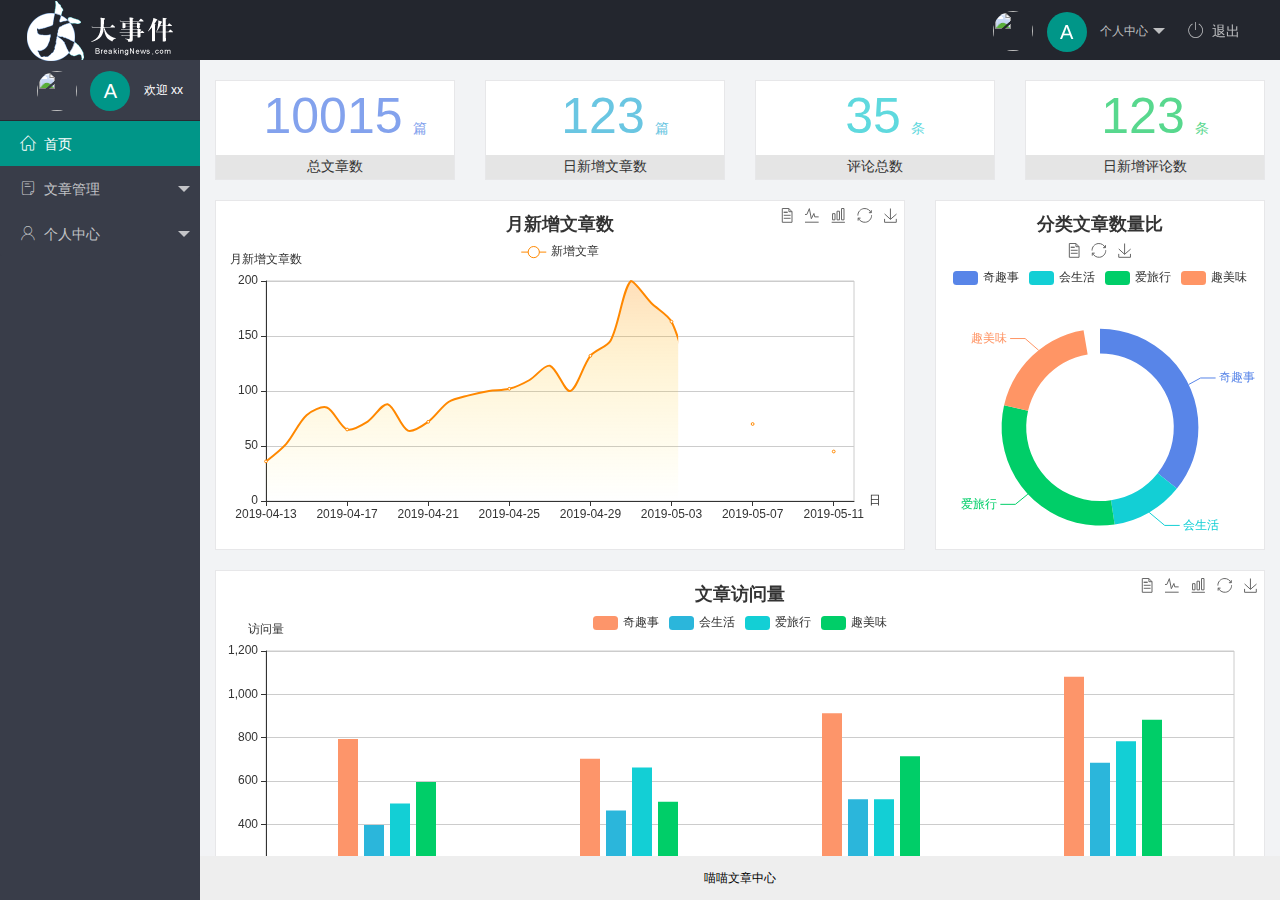
==== commit 826edb06: "完成个人中心功能的开发" ====
--- a/index.html
+++ b/index.html
@@ -26,9 +26,9 @@
                         个人中心
                     </a>
                     <dl class="layui-nav-child">
-                        <dd><a href="">基本资料</a></dd>
-                        <dd><a href="">更换头像</a></dd>
-                        <dd><a href="">重置密码</a></dd>
+                        <dd><a href="/user/user_info.html" target="fm">基本资料</a></dd>
+                        <dd><a href="/user/user_avatar.html" target="fm">更换头像</a></dd>
+                        <dd><a href="/user/user_pwd.html" target="fm">重置密码</a></dd>
                     </dl>
                 </li>
                 <li class="layui-nav-item">
@@ -61,9 +61,9 @@
                     <li class="layui-nav-item">
                         <a href="javascript:;"><span class="iconfont icon-user"></span>个人中心</a>
                         <dl class="layui-nav-child">
-                            <dd><a href=""><i class="layui-icon layui-icon-app"></i>基本资料</a></dd>
-                            <dd><a href=""><i class="layui-icon layui-icon-app"></i>更换头像</a></dd>
-                            <dd><a href=""><i class="layui-icon layui-icon-app"></i>重置密码</a></dd>
+                            <dd><a href="/user/user_info.html" target="fm"><i class="layui-icon layui-icon-app"></i>基本资料</a></dd>
+                            <dd><a href="/user/user_avatar.html" target="fm"><i class="layui-icon layui-icon-app"></i>更换头像</a></dd>
+                            <dd><a href="/user/user_pwd.html" target="fm"><i class="layui-icon layui-icon-app"></i>重置密码</a></dd>
                         </dl>
                     </li>
                 </ul>
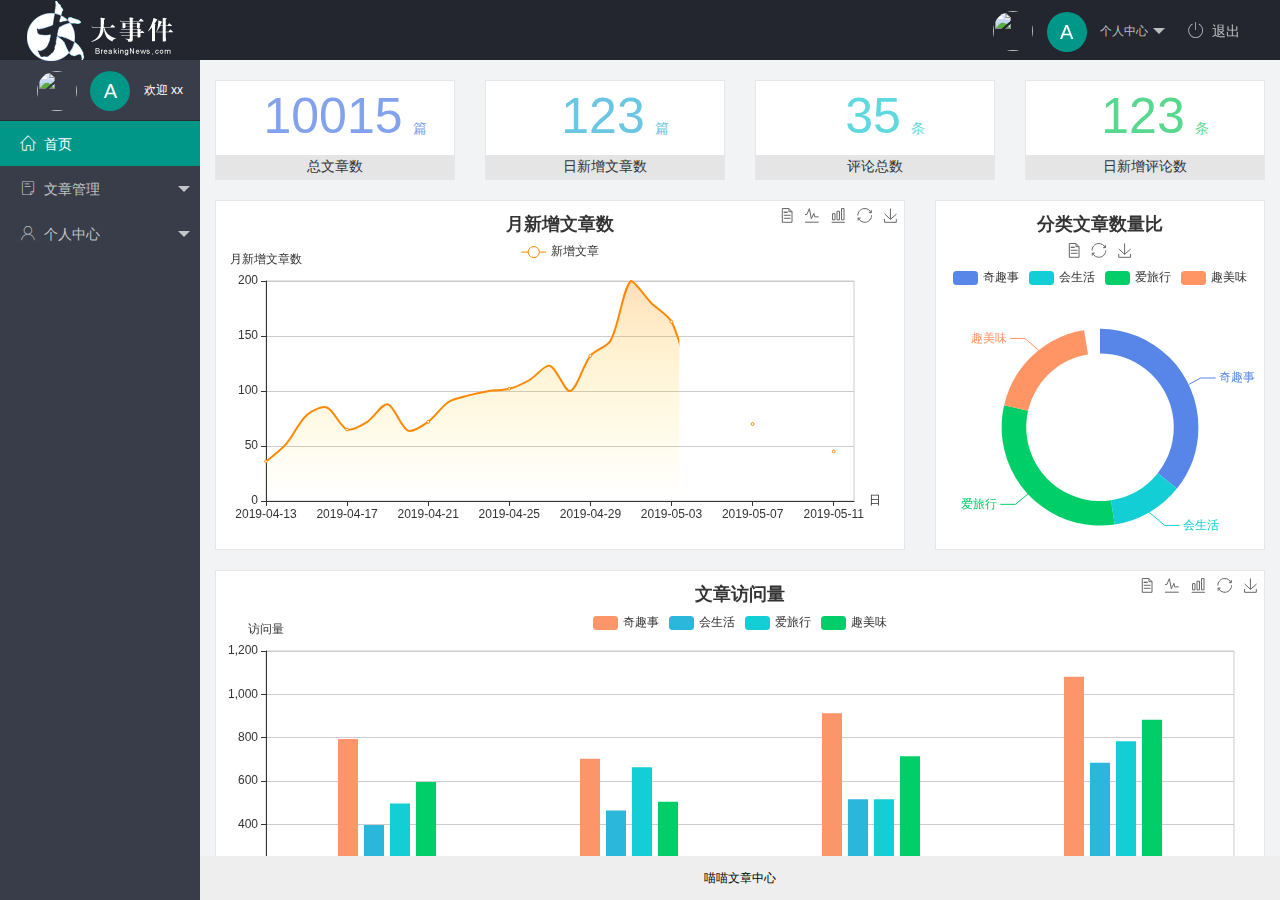
==== commit 36b41467: "完成文章管理相关功能的开发" ====
--- a/index.html
+++ b/index.html
@@ -52,9 +52,9 @@
                     <li class="layui-nav-item">
                         <a href="javascript:;"><span class="iconfont icon-16"></span>文章管理</a>
                         <dl class="layui-nav-child">
-                            <dd><a href=""><i class="layui-icon layui-icon-app"></i>文章类别</a></dd>
-                            <dd><a href=""><i class="layui-icon layui-icon-app"></i>文章列表</a></dd>
-                            <dd><a href=""><i class="layui-icon layui-icon-app"></i>发布文章</a></dd>
+                            <dd><a href="/article/art_cate.html" target="fm"><i class="layui-icon layui-icon-app"></i>文章类别</a></dd>
+                            <dd><a href="/article/art_list.html" target="fm"><i class="layui-icon layui-icon-app"></i>文章列表</a></dd>
+                            <dd><a href="/article/art_pub.html" target="fm"><i class="layui-icon layui-icon-app"></i>发布文章</a></dd>
                             
                         </dl>
                     </li>
